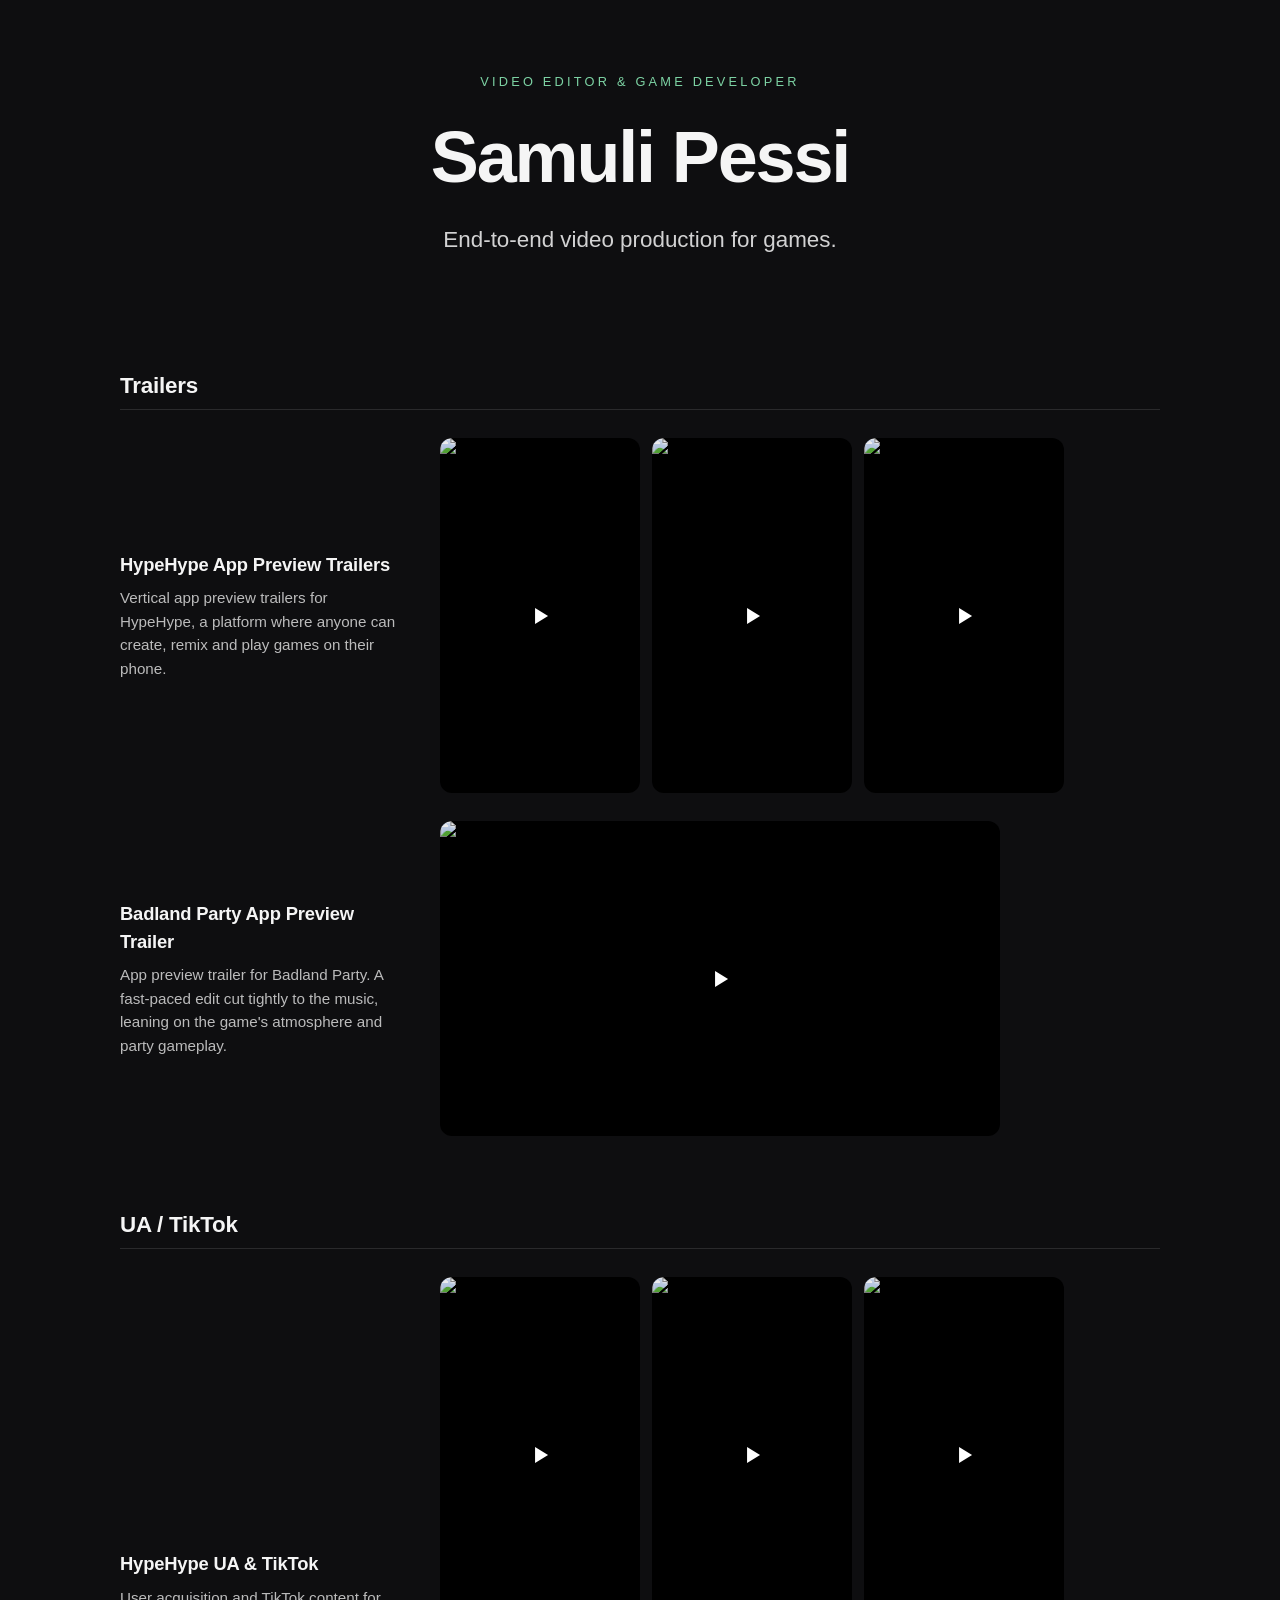
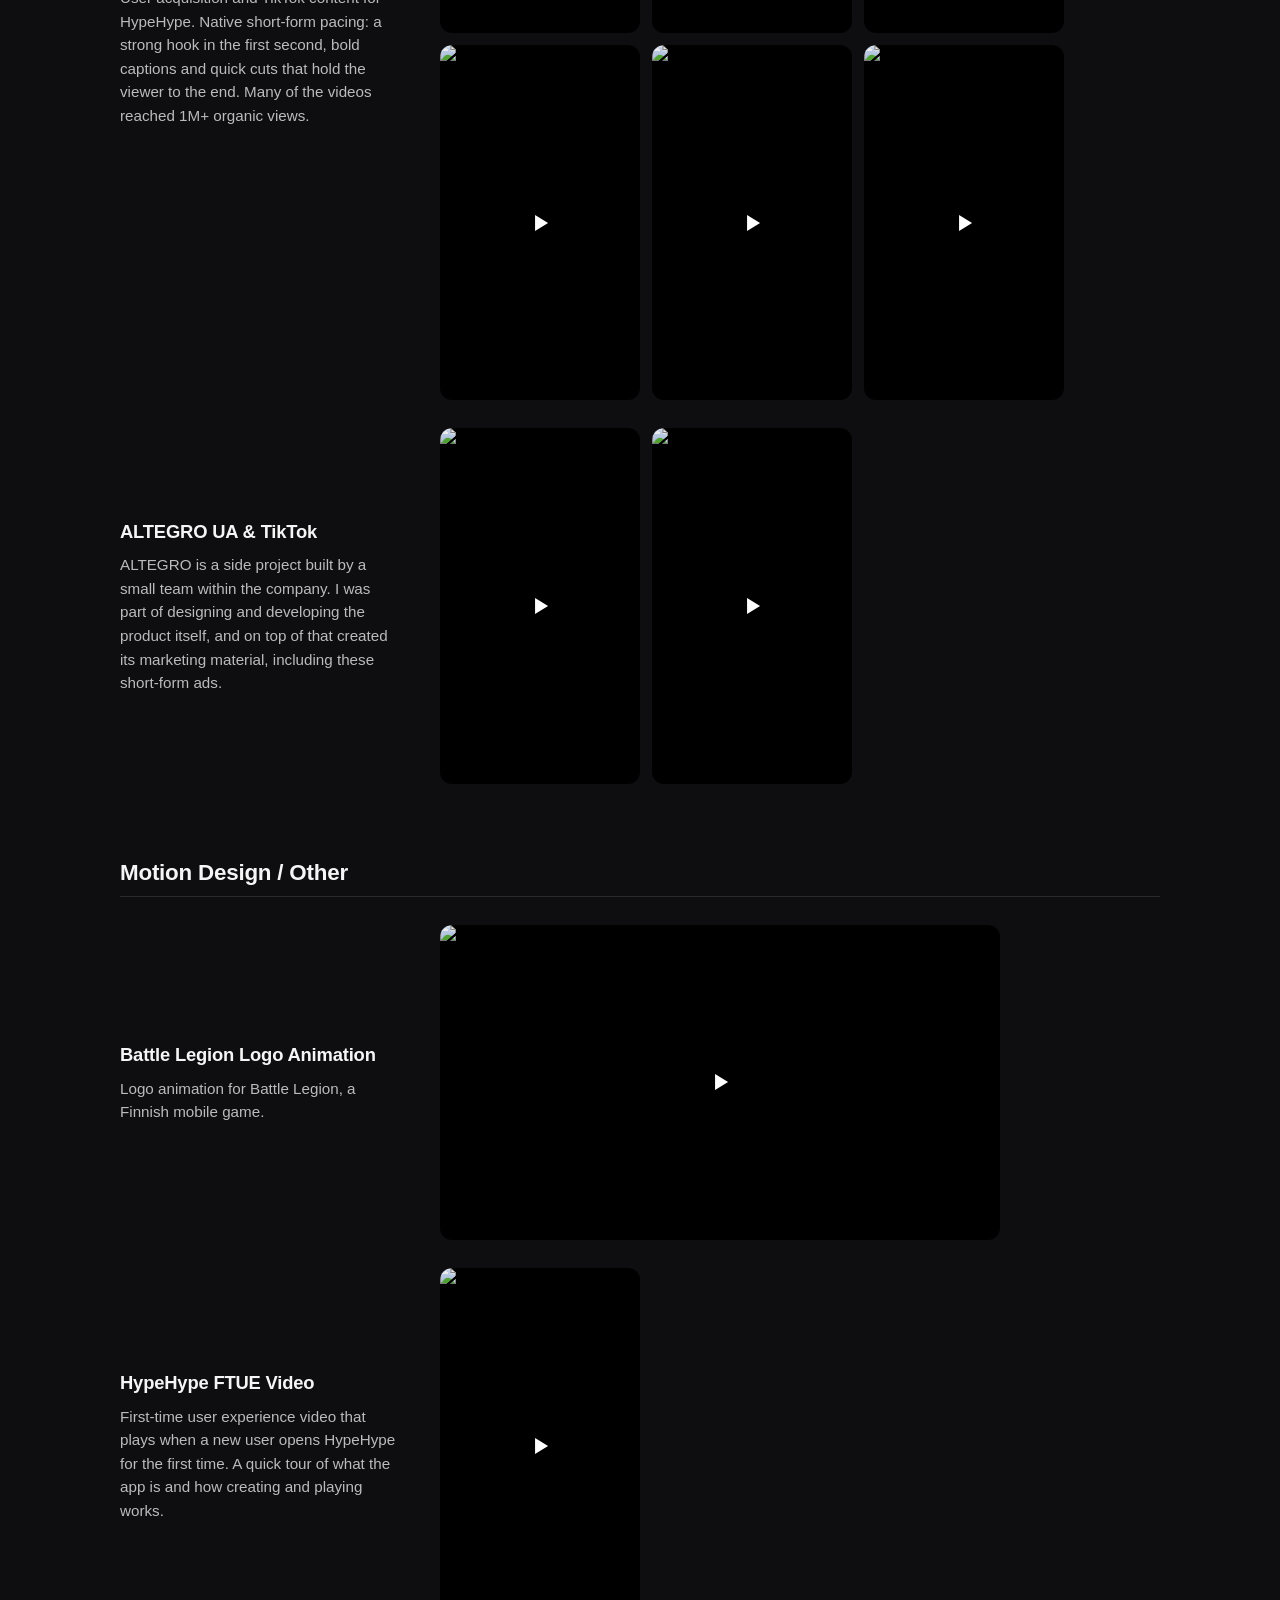
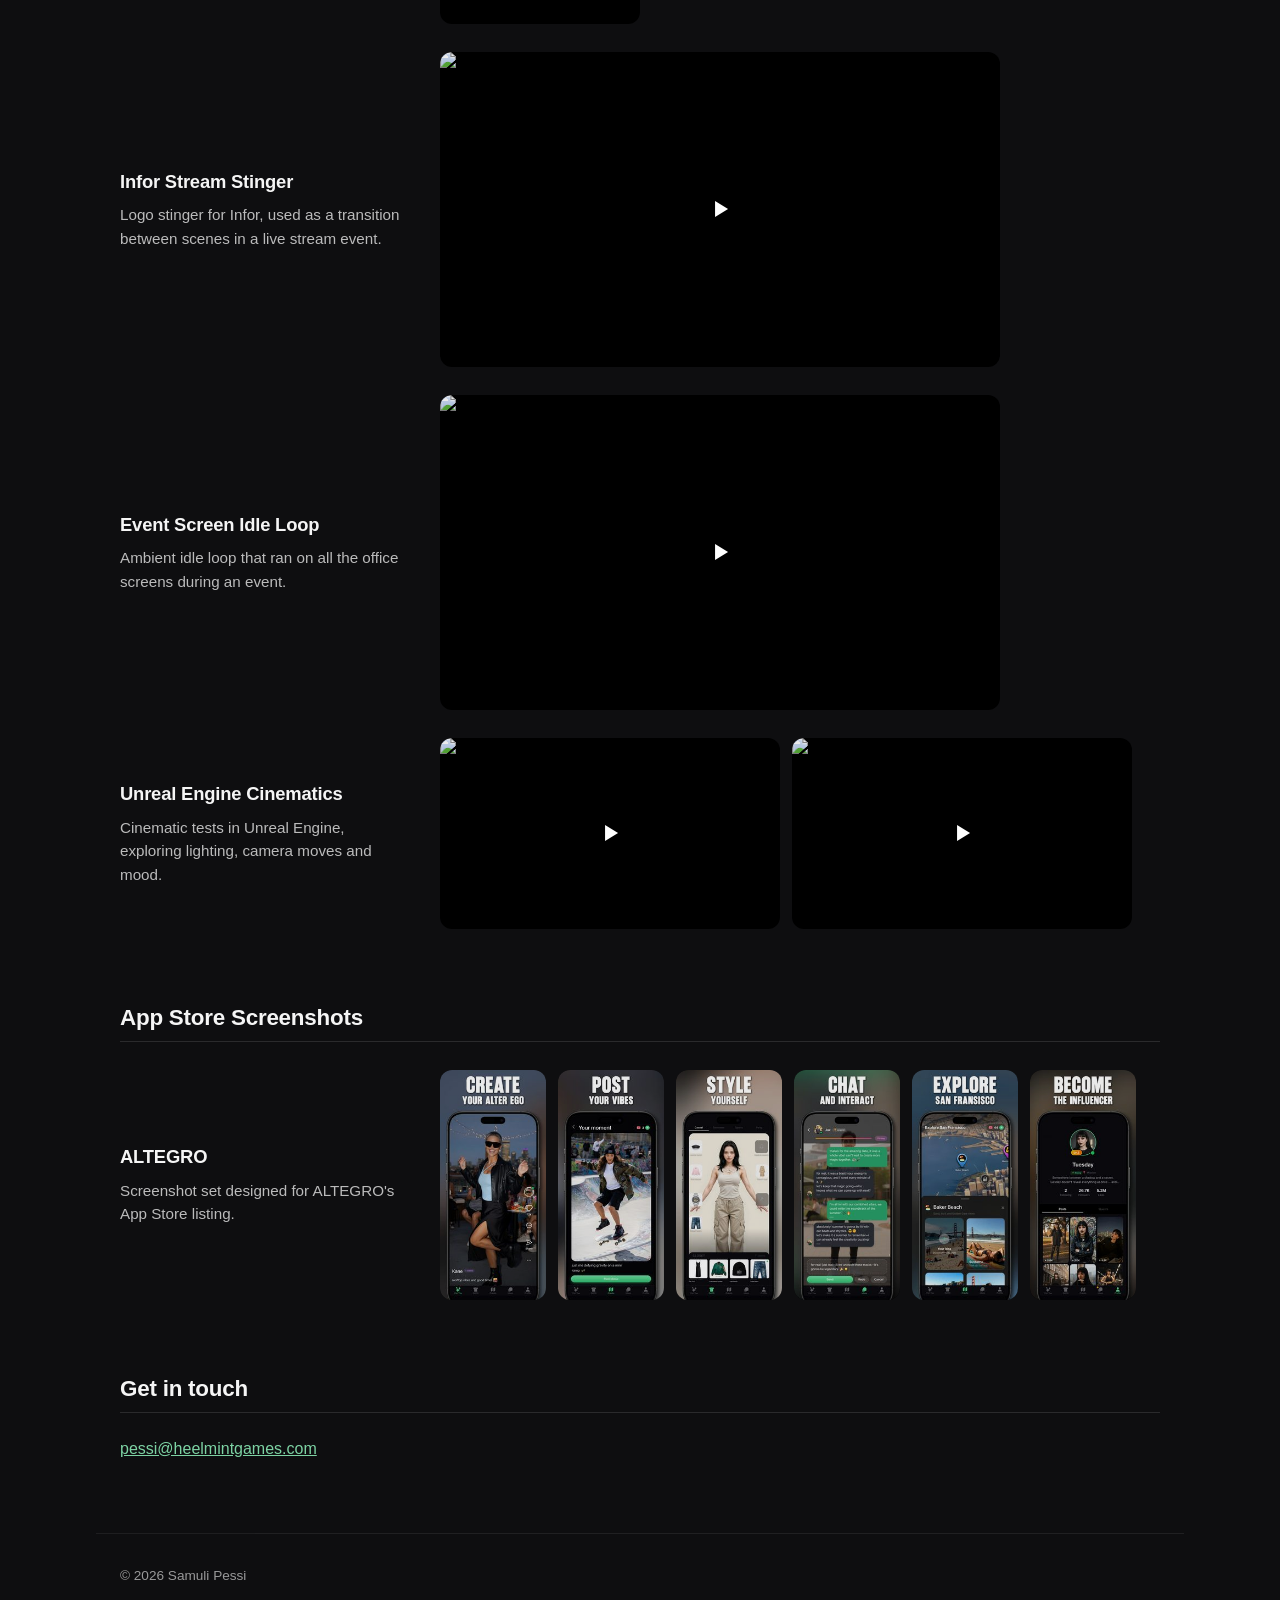
==== portfolio/index.html @ 7795e13a "Self-host portfolio videos with native player - Encode 18 masters to web-friendly h264/aac (974MB ->" ====
<!DOCTYPE html>
<html lang="en">
<head>
    <meta charset="UTF-8">
    <meta name="viewport" content="width=device-width, initial-scale=1.0">
    <title>Samuli Pessi | Video Editor &amp; Game Developer</title>
    <meta name="description" content="Portfolio of Samuli Pessi, video editor &amp; game developer. Trailers, UA/TikTok content, and motion design.">
    <link rel="stylesheet" href="../style.css">
</head>
<body class="portfolio">
    <header class="hero">
        <p class="eyebrow">Video Editor &amp; Game Developer</p>
        <h1>Samuli Pessi</h1>
        <p class="tagline">End-to-end video production for games.</p>
    </header>

    <main>
        <section>
            <h2>Trailers</h2>

            <div class="case">
                <div class="case-text">
                    <h3>HypeHype App Preview Trailers</h3>
                    <p>Vertical app preview trailers for HypeHype, a platform where anyone
                    can create, remix and play games on their phone.</p>
                </div>
                <div class="case-media">
                    <div class="tiles portrait">
                        <button class="tile vert" data-video="../videos/web/hypehype-app-preview-1.mp4" data-title="HypeHype App Preview" aria-label="Play: HypeHype App Preview">
                            <img src="https://i.ytimg.com/vi/Uukttk0Sbuk/oardefault.jpg" alt="HypeHype App Preview" loading="lazy">
                            <span class="play" aria-hidden="true"></span>
                        </button>
                        <button class="tile vert" data-video="../videos/web/hypehype-app-preview-2.mp4" data-title="HypeHype App Preview" aria-label="Play: HypeHype App Preview">
                            <img src="https://i.ytimg.com/vi/BWLc1AeHn_I/oardefault.jpg" alt="HypeHype App Preview" loading="lazy">
                            <span class="play" aria-hidden="true"></span>
                        </button>
                        <button class="tile vert" data-video="../videos/web/hypehype-create-remix.mp4" data-title="HypeHype Create &amp; Remix" aria-label="Play: HypeHype Create &amp; Remix">
                            <img src="https://i.ytimg.com/vi/6nkZ4dYisoQ/oardefault.jpg" alt="HypeHype Create &amp; Remix" loading="lazy">
                            <span class="play" aria-hidden="true"></span>
                        </button>
                    </div>
                </div>
            </div>

            <div class="case">
                <div class="case-text">
                    <h3>Badland Party App Preview Trailer</h3>
                    <p>App preview trailer for Badland Party. A fast-paced edit cut tightly
                    to the music, leaning on the game's atmosphere and party gameplay.</p>
                </div>
                <div class="case-media">
                    <div class="tiles landscape">
                        <button class="tile wide" data-video="../videos/web/badland-party-trailer.mp4" data-title="Badland Party Trailer" aria-label="Play: Badland Party Trailer">
                            <img src="https://i.ytimg.com/vi/Nun_W6tMuik/maxresdefault.jpg" alt="Badland Party Trailer" loading="lazy">
                            <span class="play" aria-hidden="true"></span>
                        </button>
                    </div>
                </div>
            </div>
        </section>

        <section>
            <h2>UA / TikTok</h2>

            <div class="case">
                <div class="case-text">
                    <h3>HypeHype UA &amp; TikTok</h3>
                    <p>User acquisition and TikTok content for HypeHype. Native short-form
                    pacing: a strong hook in the first second, bold captions and quick cuts
                    that hold the viewer to the end. Many of the videos reached 1M+ organic
                    views.</p>
                </div>
                <div class="case-media">
                    <div class="tiles portrait">
                        <button class="tile vert" data-video="../videos/web/ua-play-ad.mp4" data-title="UA Play Ad" aria-label="Play: UA Play Ad">
                            <img src="https://i.ytimg.com/vi/XnC6nwjuS8E/oardefault.jpg" alt="UA Play Ad" loading="lazy">
                            <span class="play" aria-hidden="true"></span>
                        </button>
                        <button class="tile vert" data-video="../videos/web/fake-ads-into-real-games.mp4" data-title="Fake Ads Into Real Games" aria-label="Play: Fake Ads Into Real Games">
                            <img src="https://i.ytimg.com/vi/8vYpKjnhm5g/oardefault.jpg" alt="Fake Ads Into Real Games" loading="lazy">
                            <span class="play" aria-hidden="true"></span>
                        </button>
                        <button class="tile vert" data-video="../videos/web/creating-game-1min-vs-20min.mp4" data-title="Creating Game in 1 minute vs 20 minutes" aria-label="Play: Creating Game in 1 minute vs 20 minutes">
                            <img src="https://i.ytimg.com/vi/8WWK-e3EUwY/oardefault.jpg" alt="Creating Game in 1 minute vs 20 minutes" loading="lazy">
                            <span class="play" aria-hidden="true"></span>
                        </button>
                        <button class="tile vert" data-video="../videos/web/ugc-video-hypehype.mp4" data-title="UGC Video HypeHype" aria-label="Play: UGC Video HypeHype">
                            <img src="https://i.ytimg.com/vi/hAQVKascWfU/oardefault.jpg" alt="UGC Video HypeHype" loading="lazy">
                            <span class="play" aria-hidden="true"></span>
                        </button>
                        <button class="tile vert" data-video="../videos/web/whats-hypehype.mp4" data-title="What's HypeHype Video" aria-label="Play: What's HypeHype Video">
                            <img src="https://i.ytimg.com/vi/rOSkNnjjYJ0/oardefault.jpg" alt="What's HypeHype Video" loading="lazy">
                            <span class="play" aria-hidden="true"></span>
                        </button>
                        <button class="tile vert" data-video="../videos/web/3-reasons-why-hypehype.mp4" data-title="3 Reasons Why HypeHype" aria-label="Play: 3 Reasons Why HypeHype">
                            <img src="https://i.ytimg.com/vi/9SN4cpCasyI/oardefault.jpg" alt="3 Reasons Why HypeHype" loading="lazy">
                            <span class="play" aria-hidden="true"></span>
                        </button>
                    </div>
                </div>
            </div>

            <div class="case">
                <div class="case-text">
                    <h3>ALTEGRO UA &amp; TikTok</h3>
                    <p>ALTEGRO is a side project built by a small team within the company.
                    I was part of designing and developing the product itself, and on top
                    of that created its marketing material, including these short-form ads.</p>
                </div>
                <div class="case-media">
                    <div class="tiles portrait">
                        <button class="tile vert" data-video="../videos/web/altegro-explainer-ua.mp4" data-title="ALTEGRO Explainer UA" aria-label="Play: ALTEGRO Explainer UA">
                            <img src="https://i.ytimg.com/vi/HbJ4JwTjWYw/oardefault.jpg" alt="ALTEGRO Explainer UA" loading="lazy">
                            <span class="play" aria-hidden="true"></span>
                        </button>
                        <button class="tile vert" data-video="../videos/web/altegro-try-on-ua.mp4" data-title="ALTEGRO try on UA" aria-label="Play: ALTEGRO try on UA">
                            <img src="https://i.ytimg.com/vi/-0KqSZSDgrg/oardefault.jpg" alt="ALTEGRO try on UA" loading="lazy">
                            <span class="play" aria-hidden="true"></span>
                        </button>
                    </div>
                </div>
            </div>
        </section>

        <section>
            <h2>Motion Design / Other</h2>

            <div class="case">
                <div class="case-text">
                    <h3>Battle Legion Logo Animation</h3>
                    <p>Logo animation for Battle Legion, a Finnish mobile game.</p>
                </div>
                <div class="case-media">
                    <div class="tiles landscape">
                        <button class="tile wide" data-video="../videos/web/battle-legion-logo-animation.mp4" data-title="Battle Legion Logo Animation" aria-label="Play: Battle Legion Logo Animation">
                            <img src="https://i.ytimg.com/vi/OiX0lsBbWH4/maxresdefault.jpg" alt="Battle Legion Logo Animation" loading="lazy">
                            <span class="play" aria-hidden="true"></span>
                        </button>
                    </div>
                </div>
            </div>

            <div class="case">
                <div class="case-text">
                    <h3>HypeHype FTUE Video</h3>
                    <p>First-time user experience video that plays when a new user opens
                    HypeHype for the first time. A quick tour of what the app is and how
                    creating and playing works.</p>
                </div>
                <div class="case-media">
                    <div class="tiles portrait">
                        <button class="tile vert" data-video="../videos/web/hypehype-ftue.mp4" data-title="HypeHype FTUE Video" aria-label="Play: HypeHype FTUE Video">
                            <img src="https://i.ytimg.com/vi/8GJaPfnHdYU/oardefault.jpg" alt="HypeHype FTUE Video" loading="lazy">
                            <span class="play" aria-hidden="true"></span>
                        </button>
                    </div>
                </div>
            </div>

            <div class="case">
                <div class="case-text">
                    <h3>Infor Stream Stinger</h3>
                    <p>Logo stinger for Infor, used as a transition between scenes in a
                    live stream event.</p>
                </div>
                <div class="case-media">
                    <div class="tiles landscape">
                        <button class="tile wide" data-video="../videos/web/live-stream-stinger.mp4" data-title="Live Stream Stinger" aria-label="Play: Live Stream Stinger">
                            <img src="https://i.ytimg.com/vi/7VRxiCQPD6Y/maxresdefault.jpg" alt="Live Stream Stinger" loading="lazy">
                            <span class="play" aria-hidden="true"></span>
                        </button>
                    </div>
                </div>
            </div>

            <div class="case">
                <div class="case-text">
                    <h3>Event Screen Idle Loop</h3>
                    <p>Ambient idle loop that ran on all the office screens during an event.</p>
                </div>
                <div class="case-media">
                    <div class="tiles landscape">
                        <button class="tile wide" data-video="../videos/web/screen-idle-loop.mp4" data-title="Screen Idle Loop" aria-label="Play: Screen Idle Loop">
                            <img src="https://i.ytimg.com/vi/aSaVZfMoY3c/maxresdefault.jpg" alt="Screen Idle Loop" loading="lazy">
                            <span class="play" aria-hidden="true"></span>
                        </button>
                    </div>
                </div>
            </div>

            <div class="case">
                <div class="case-text">
                    <h3>Unreal Engine Cinematics</h3>
                    <p>Cinematic tests in Unreal Engine, exploring lighting, camera moves
                    and mood.</p>
                </div>
                <div class="case-media">
                    <div class="tiles landscape">
                        <button class="tile wide" data-video="../videos/web/ue-cinematics-1.mp4" data-title="Unreal Engine Cinematics" aria-label="Play: Unreal Engine Cinematics">
                            <img src="https://i.ytimg.com/vi/w7uT8PXTBcM/maxresdefault.jpg" alt="Unreal Engine Cinematics" loading="lazy">
                            <span class="play" aria-hidden="true"></span>
                        </button>
                        <button class="tile wide" data-video="../videos/web/ue-cinematics-2.mp4" data-title="Unreal Engine Cinematics" aria-label="Play: Unreal Engine Cinematics">
                            <img src="https://i.ytimg.com/vi/zSMrVZSmjM8/maxresdefault.jpg" alt="Unreal Engine Cinematics" loading="lazy">
                            <span class="play" aria-hidden="true"></span>
                        </button>
                    </div>
                </div>
            </div>
        </section>

        <section>
            <h2>App Store Screenshots</h2>

            <div class="case">
                <div class="case-text">
                    <h3>ALTEGRO</h3>
                    <p>Screenshot set designed for ALTEGRO's App Store listing.</p>
                </div>
                <div class="case-media">
                    <div class="tiles photos">
                        <button class="tile photo" data-img="../photos/web/altegro1.jpg" data-title="ALTEGRO App Store screenshot" aria-label="View photo: ALTEGRO 1">
                            <img src="../photos/thumbs/altegro1.jpg" alt="ALTEGRO App Store screenshot 1" loading="lazy">
                        </button>
                        <button class="tile photo" data-img="../photos/web/altegro2.jpg" data-title="ALTEGRO App Store screenshot" aria-label="View photo: ALTEGRO 2">
                            <img src="../photos/thumbs/altegro2.jpg" alt="ALTEGRO App Store screenshot 2" loading="lazy">
                        </button>
                        <button class="tile photo" data-img="../photos/web/altegro3.jpg" data-title="ALTEGRO App Store screenshot" aria-label="View photo: ALTEGRO 3">
                            <img src="../photos/thumbs/altegro3.jpg" alt="ALTEGRO App Store screenshot 3" loading="lazy">
                        </button>
                        <button class="tile photo" data-img="../photos/web/altegro4.jpg" data-title="ALTEGRO App Store screenshot" aria-label="View photo: ALTEGRO 4">
                            <img src="../photos/thumbs/altegro4.jpg" alt="ALTEGRO App Store screenshot 4" loading="lazy">
                        </button>
                        <button class="tile photo" data-img="../photos/web/altegro5.jpg" data-title="ALTEGRO App Store screenshot" aria-label="View photo: ALTEGRO 5">
                            <img src="../photos/thumbs/altegro5.jpg" alt="ALTEGRO App Store screenshot 5" loading="lazy">
                        </button>
                        <button class="tile photo" data-img="../photos/web/altegro6.jpg" data-title="ALTEGRO App Store screenshot" aria-label="View photo: ALTEGRO 6">
                            <img src="../photos/thumbs/altegro6.jpg" alt="ALTEGRO App Store screenshot 6" loading="lazy">
                        </button>
                    </div>
                </div>
            </div>
        </section>

        <section class="contact">
            <h2>Get in touch</h2>
            <p>
                <a href="mailto:pessi@heelmintgames.com">pessi@heelmintgames.com</a>
            </p>
        </section>
    </main>

    <footer class="site-footer">
        <p>&copy; 2026 Samuli Pessi</p>
    </footer>

    <div class="lightbox" id="lightbox" hidden>
        <button class="lb-close" aria-label="Close">&times;</button>
        <figure>
            <div class="lb-content"></div>
            <figcaption class="lb-title"></figcaption>
        </figure>
    </div>

    <script>
    /* --- lightbox --- */
    (function () {
        var lb = document.getElementById('lightbox');
        var content = lb.querySelector('.lb-content');
        var title = lb.querySelector('.lb-title');
        var closeBtn = lb.querySelector('.lb-close');

        function open(tile) {
            content.innerHTML = '';
            content.classList.toggle('vert', !tile.classList.contains('wide'));
            if (tile.dataset.video) {
                var v = document.createElement('video');
                v.src = tile.dataset.video;
                v.controls = true;
                v.autoplay = true;
                v.playsInline = true;
                content.appendChild(v);
            } else if (tile.dataset.img) {
                var img = document.createElement('img');
                img.src = tile.dataset.img;
                img.alt = tile.dataset.title;
                content.appendChild(img);
            }
            title.textContent = tile.dataset.title;
            lb.hidden = false;
            document.body.style.overflow = 'hidden';
            closeBtn.focus();
        }

        function close() {
            var v = content.querySelector('video');
            if (v) v.pause();
            lb.hidden = true;
            content.innerHTML = '';
            document.body.style.overflow = '';
        }

        document.querySelectorAll('.tile').forEach(function (t) {
            t.addEventListener('click', function () { open(t); });
        });
        closeBtn.addEventListener('click', close);
        lb.addEventListener('click', function (e) { if (e.target === lb) close(); });
        document.addEventListener('keydown', function (e) {
            if (e.key === 'Escape' && !lb.hidden) close();
        });
    })();
    </script>
</body>
</html>
---- style.css ----
:root {
    --bg: #0e0e10;
    --fg: #f5f5f5;
    --accent: #7dd3a4;
}

* {
    box-sizing: border-box;
    margin: 0;
    padding: 0;
}

html, body {
    height: 100%;
}

body {
    font-family: -apple-system, BlinkMacSystemFont, "Segoe UI", Helvetica, Arial, sans-serif;
    background: var(--bg);
    color: var(--fg);
    display: grid;
    place-items: center;
    padding: 2rem;
    line-height: 1.5;
}

main {
    text-align: center;
    max-width: 40rem;
}

h1 {
    font-size: clamp(2.5rem, 8vw, 5rem);
    font-weight: 700;
    letter-spacing: -0.03em;
    margin-bottom: 1rem;
}

.tagline {
    font-size: 1.25rem;
    color: var(--accent);
    opacity: 0.9;
}

body.policy {
    display: block;
    place-items: unset;
    padding: 3rem 1.5rem;
}

body.policy main {
    text-align: left;
    max-width: 44rem;
    margin: 0 auto;
}

body.policy h1 {
    font-size: clamp(1.75rem, 4vw, 2.5rem);
    margin-bottom: 0.25rem;
}

body.policy .updated {
    color: var(--accent);
    opacity: 0.9;
    font-size: 0.95rem;
    margin-bottom: 2rem;
}

body.policy h2 {
    font-size: 1.2rem;
    margin-top: 2rem;
    margin-bottom: 0.5rem;
}

body.policy p {
    margin-bottom: 1rem;
}

body.policy ul {
    margin: 0 0 1rem 1.5rem;
}

body.policy li {
    margin-bottom: 0.25rem;
}

body.policy a {
    color: var(--accent);
}

/* ---------- Portfolio ---------- */
body.portfolio {
    display: block;
    place-items: unset;
    padding: 0;
}

body.portfolio .hero {
    max-width: 68rem;
    margin: 0 auto;
    padding: 4.5rem 1.5rem 2.5rem;
    text-align: center;
}

body.portfolio .eyebrow {
    text-transform: uppercase;
    letter-spacing: 0.25em;
    font-size: 0.8rem;
    color: var(--accent);
    margin-bottom: 0.75rem;
}

body.portfolio .hero h1 {
    font-size: clamp(2.5rem, 8vw, 4.5rem);
    font-weight: 700;
    letter-spacing: -0.03em;
    margin-bottom: 0.75rem;
}

body.portfolio .tagline {
    font-size: clamp(1.1rem, 3vw, 1.4rem);
    color: var(--fg);
    opacity: 0.85;
    max-width: 34rem;
    margin: 0 auto;
}

body.portfolio main {
    max-width: 68rem;
    margin: 0 auto;
    padding: 0 1.5rem;
    text-align: left;
}

body.portfolio section {
    margin: 4.5rem 0;
}

body.portfolio h2 {
    font-size: 1.4rem;
    letter-spacing: -0.01em;
    margin-bottom: 1.5rem;
    padding-bottom: 0.4rem;
    border-bottom: 1px solid rgba(245, 245, 245, 0.12);
}

body.portfolio .contact a {
    color: var(--accent);
}

body.portfolio .site-footer {
    max-width: 68rem;
    margin: 0 auto;
    padding: 2rem 1.5rem 3rem;
    border-top: 1px solid rgba(245, 245, 245, 0.12);
    font-size: 0.85rem;
    opacity: 0.6;
}

/* --- case rows: description + media, alternating sides --- */
body.portfolio .case {
    display: grid;
    grid-template-columns: minmax(200px, 280px) 1fr;
    gap: 1.25rem 2.5rem;
    align-items: center;
    margin: 1.75rem 0;
}

body.portfolio .case h3 {
    font-size: 1.15rem;
    letter-spacing: -0.01em;
    margin-bottom: 0.5rem;
}

body.portfolio .case p {
    font-size: 0.95rem;
    line-height: 1.55;
    opacity: 0.75;
}

/* --- media inside cases: shrink-to-fit so the text gap stays constant --- */
body.portfolio .tiles {
    display: flex;
    flex-wrap: wrap;
    gap: 12px;
    width: fit-content;
}

body.portfolio .tiles.portrait  { max-width: 640px; }   /* wraps 6 tiles into 3 + 3 */
body.portfolio .tiles.landscape { max-width: 700px; }

/* fixed tile sizes; odd-aspect content crops to fill */
body.portfolio .tiles.portrait .tile  { width: 200px; aspect-ratio: 9 / 16; }
body.portfolio .tiles.landscape .tile { width: 340px; aspect-ratio: 16 / 9; }
body.portfolio .tiles.landscape .tile:only-child { width: 560px; }
body.portfolio .tiles.photos .tile    { width: 106px; aspect-ratio: 1290 / 2796; }

/* stack text above media on small screens */
@media (max-width: 760px) {
    body.portfolio .case {
        grid-template-columns: 1fr;
        align-items: start;
    }

    body.portfolio .tiles {
        width: 100%;
        max-width: none;
    }
    body.portfolio .tiles.portrait .tile,
    body.portfolio .tiles.photos .tile {
        width: calc((100% - 24px) / 3);
    }
    body.portfolio .tiles.landscape .tile,
    body.portfolio .tiles.landscape .tile:only-child {
        width: 100%;
    }
}

body.portfolio .tile {
    position: relative;
    border: 0;
    padding: 0;
    background: #000;
    border-radius: 12px;
    overflow: hidden;
    cursor: pointer;
}

body.portfolio .tile img {
    width: 100%;
    height: 100%;
    object-fit: cover;
    display: block;
    transition: transform 0.2s ease, opacity 0.2s ease;
    opacity: 0.92;
}

body.portfolio .tile:hover img,
body.portfolio .tile:focus-visible img {
    transform: scale(1.05);
    opacity: 1;
}

body.portfolio .tile:focus-visible {
    outline: 2px solid var(--accent);
    outline-offset: 2px;
}

/* play badge */
body.portfolio .tile .play {
    position: absolute;
    top: 50%;
    left: 50%;
    width: 40px;
    height: 40px;
    margin: -20px 0 0 -20px;
    border-radius: 50%;
    background: rgba(0, 0, 0, 0.55);
    transition: background 0.15s ease, transform 0.15s ease;
}

body.portfolio .tile .play::after {
    content: "";
    position: absolute;
    top: 50%;
    left: 50%;
    transform: translate(-38%, -50%);
    border-style: solid;
    border-width: 8px 0 8px 13px;
    border-color: transparent transparent transparent #fff;
}

body.portfolio .tile:hover .play,
body.portfolio .tile:focus-visible .play {
    background: rgba(0, 0, 0, 0.75);
    transform: scale(1.1);
}

/* --- lightbox --- */
.lightbox {
    position: fixed;
    inset: 0;
    z-index: 100;
    background: rgba(0, 0, 0, 0.88);
    display: flex;
    align-items: center;
    justify-content: center;
    padding: 2rem 1rem;
}

.lightbox[hidden] {
    display: none;
}

.lightbox figure {
    margin: 0;
    max-width: 100%;
}

.lb-content {
    width: min(1100px, 92vw);
    aspect-ratio: 16 / 9;
    max-height: 85vh;
    background: #000;
    border-radius: 10px;
    overflow: hidden;
}

.lb-content.vert {
    width: auto;
    height: min(85vh, 860px);
    aspect-ratio: 9 / 16;
    max-width: 92vw;
}

.lb-content iframe,
.lb-content video,
.lb-content img {
    width: 100%;
    height: 100%;
    border: 0;
    display: block;
    object-fit: contain;
}

.lb-title {
    color: #fff;
    opacity: 0.75;
    text-align: center;
    margin-top: 0.75rem;
    font-size: 0.95rem;
}

.lb-close {
    position: fixed;
    top: 0.75rem;
    right: 1.25rem;
    font-size: 2.5rem;
    line-height: 1;
    color: #fff;
    background: none;
    border: 0;
    cursor: pointer;
    opacity: 0.8;
}

.lb-close:hover {
    opacity: 1;
}
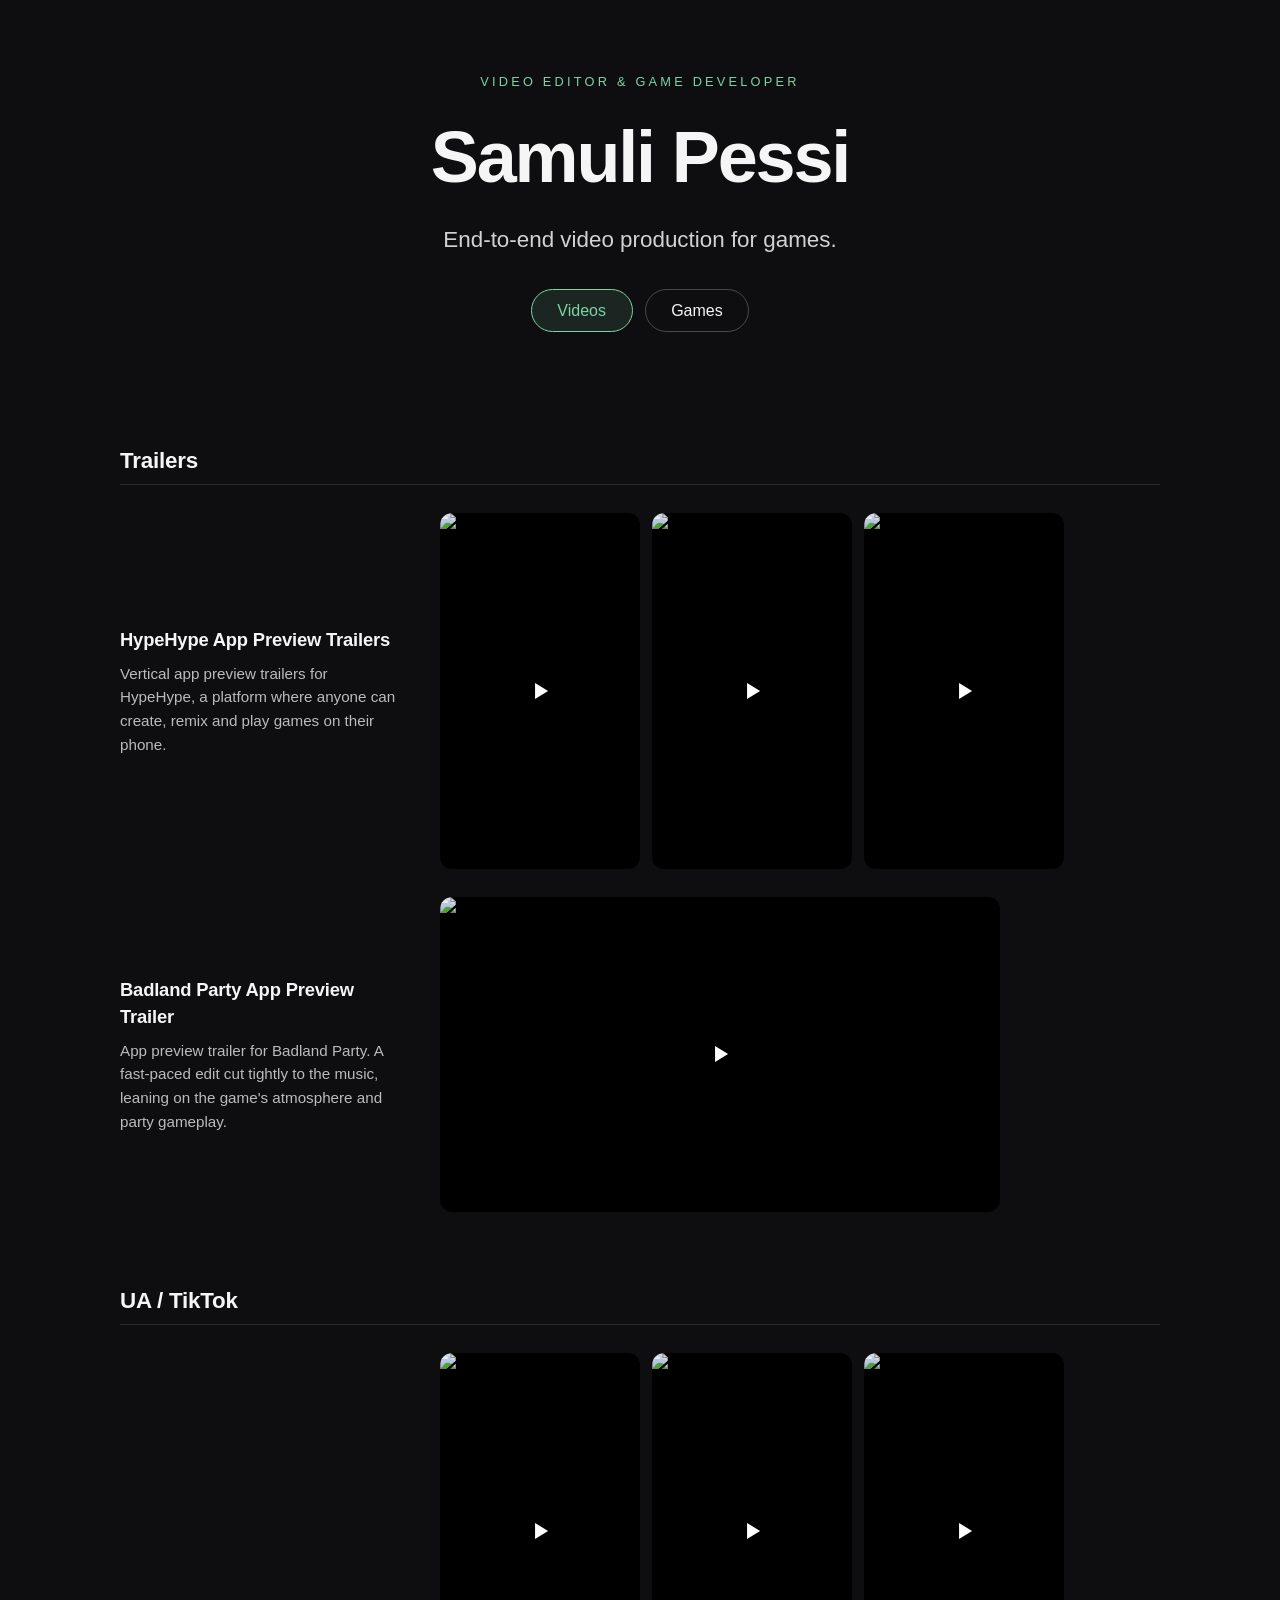
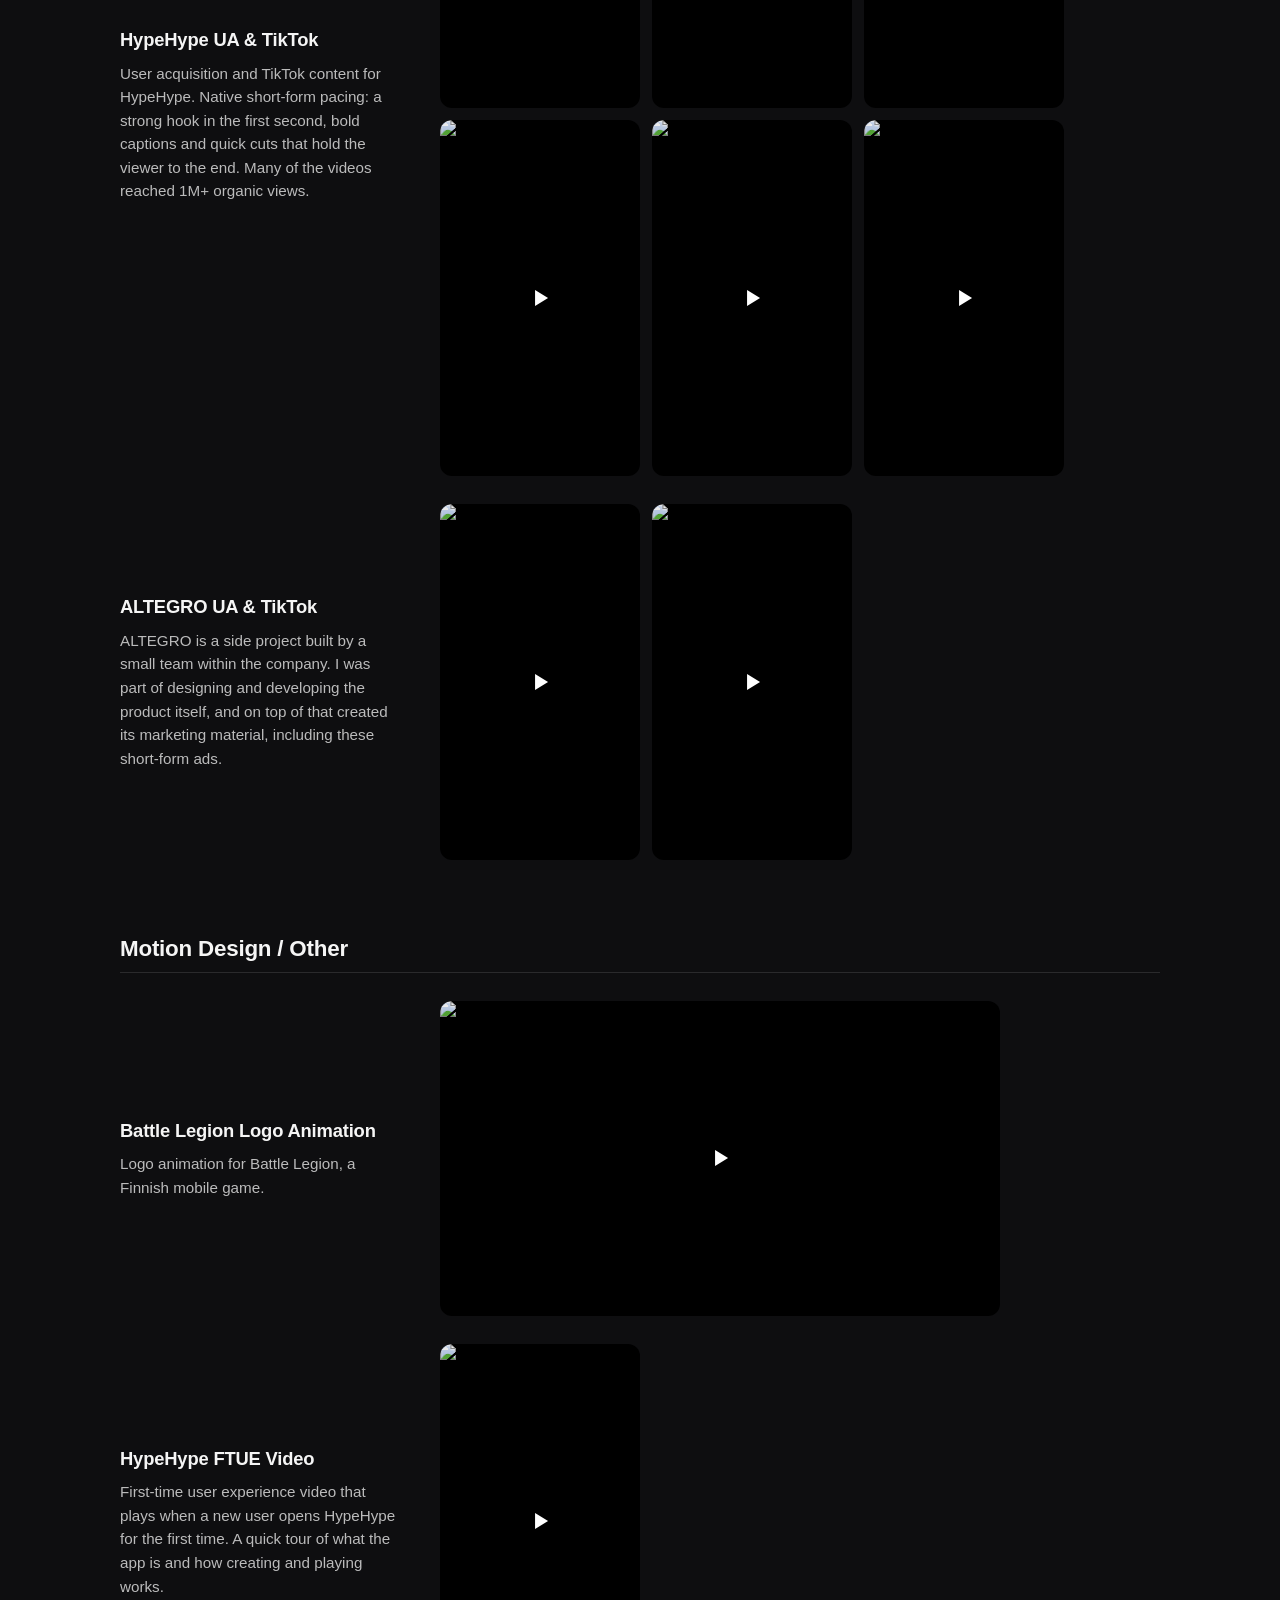
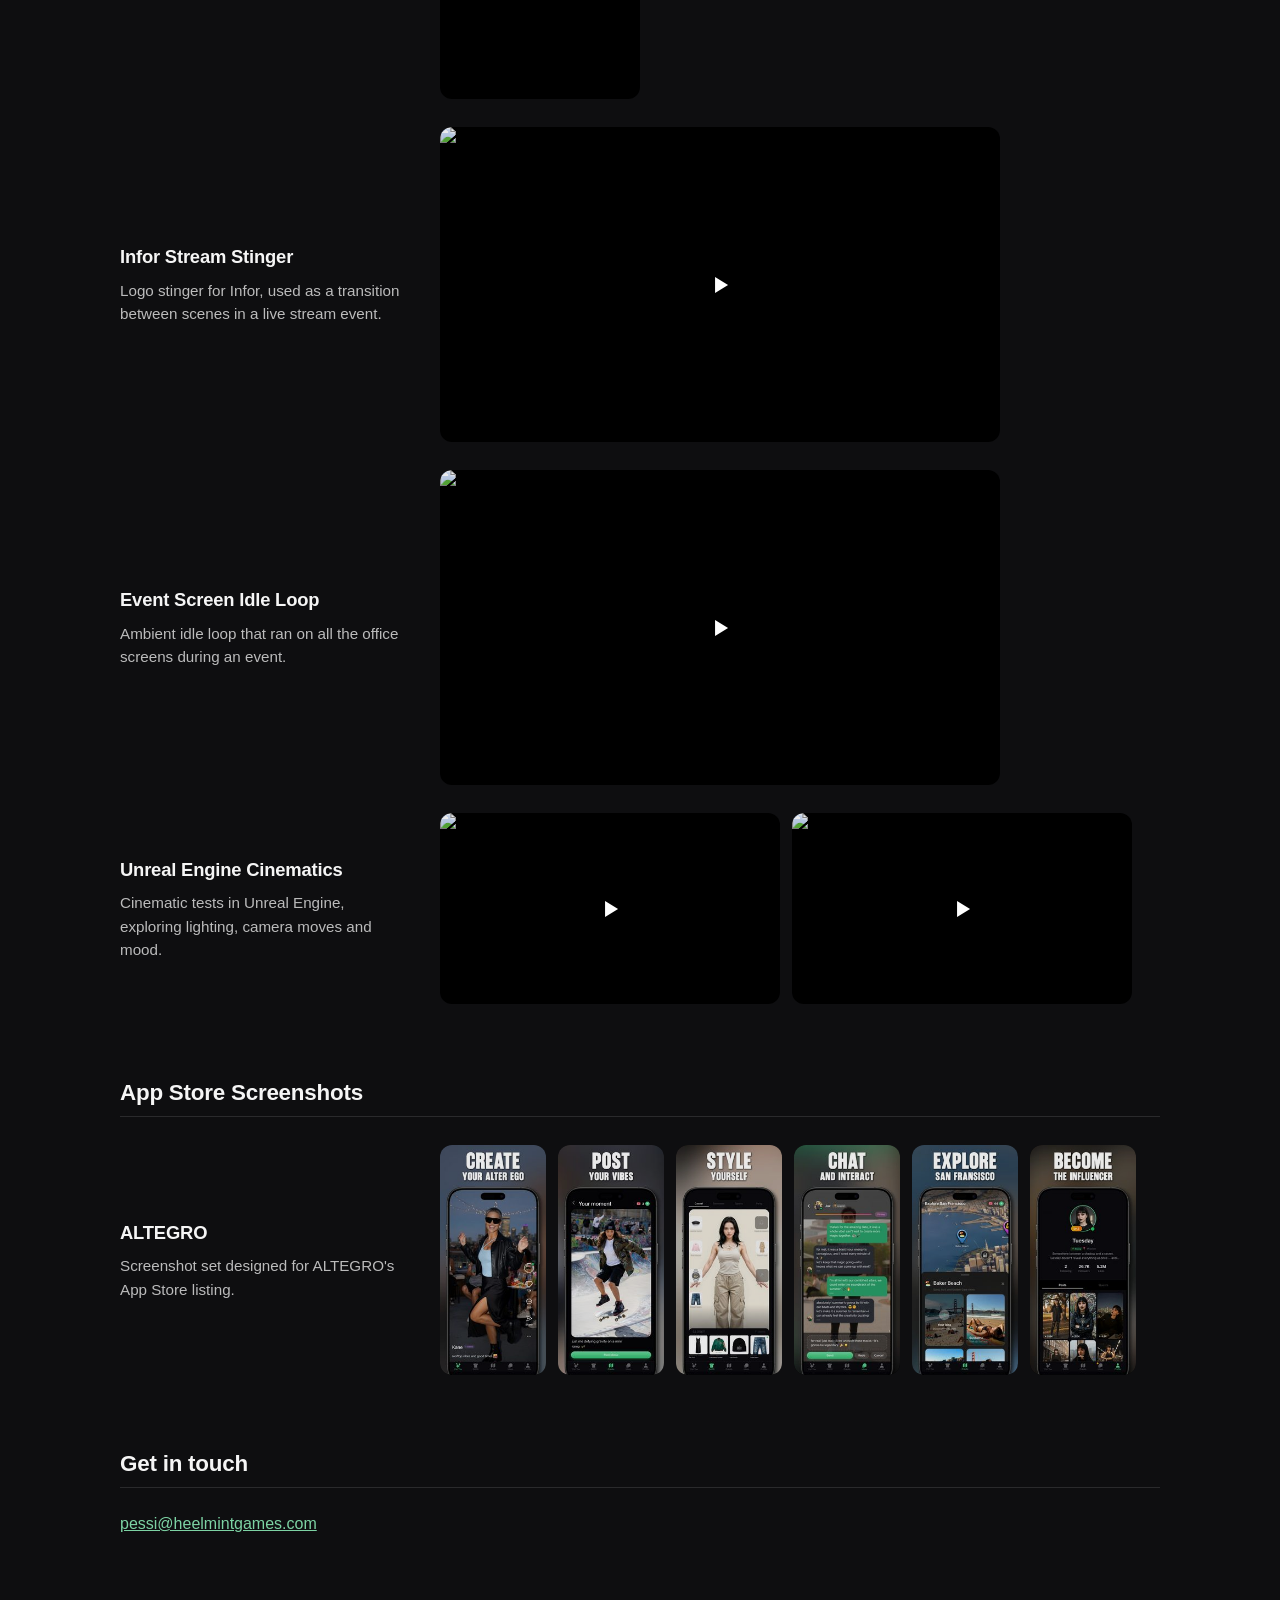
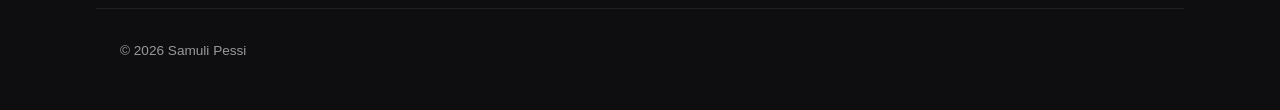
==== commit 892179ea: "Add Videos/Games tabs to portfolio; README local server note - Videos tab open by default, Games tab" ====
--- a/portfolio/index.html
+++ b/portfolio/index.html
@@ -12,9 +12,16 @@
         <p class="eyebrow">Video Editor &amp; Game Developer</p>
         <h1>Samuli Pessi</h1>
         <p class="tagline">End-to-end video production for games.</p>
+        <nav class="tabs" role="tablist" aria-label="Portfolio sections">
+            <button class="tab-btn active" data-tab="videos" id="tab-videos" role="tab"
+                aria-selected="true" aria-controls="panel-videos">Videos</button>
+            <button class="tab-btn" data-tab="games" id="tab-games" role="tab"
+                aria-selected="false" aria-controls="panel-games">Games</button>
+        </nav>
     </header>
 
     <main>
+        <div id="panel-videos" role="tabpanel" aria-labelledby="tab-videos">
         <section>
             <h2>Trailers</h2>
 
@@ -241,6 +248,11 @@
                 </div>
             </div>
         </section>
+        </div>
+
+        <div id="panel-games" role="tabpanel" aria-labelledby="tab-games" hidden>
+            <p class="placeholder">Games coming soon.</p>
+        </div>
 
         <section class="contact">
             <h2>Get in touch</h2>
@@ -263,6 +275,36 @@
     </div>
 
     <script>
+    /* --- tabs --- */
+    (function () {
+        var tabs = document.querySelectorAll('.tab-btn');
+        var panels = {
+            videos: document.getElementById('panel-videos'),
+            games: document.getElementById('panel-games')
+        };
+
+        function select(name) {
+            if (!panels[name]) return;
+            tabs.forEach(function (t) {
+                var on = t.dataset.tab === name;
+                t.classList.toggle('active', on);
+                t.setAttribute('aria-selected', on);
+            });
+            Object.keys(panels).forEach(function (k) {
+                panels[k].hidden = k !== name;
+            });
+        }
+
+        tabs.forEach(function (t) {
+            t.addEventListener('click', function () {
+                select(t.dataset.tab);
+                history.replaceState(null, '', '#' + t.dataset.tab);
+            });
+        });
+
+        if (location.hash === '#games') select('games');
+    })();
+
     /* --- lightbox --- */
     (function () {
         var lb = document.getElementById('lightbox');
--- a/style.css
+++ b/style.css
@@ -123,6 +123,42 @@
     opacity: 0.85;
     max-width: 34rem;
     margin: 0 auto;
+}
+
+body.portfolio .tabs {
+    display: flex;
+    gap: 0.75rem;
+    justify-content: center;
+    margin-top: 2rem;
+}
+
+body.portfolio .tab-btn {
+    background: none;
+    border: 1px solid rgba(245, 245, 245, 0.25);
+    color: var(--fg);
+    border-radius: 999px;
+    padding: 0.55rem 1.6rem;
+    font: inherit;
+    font-size: 1rem;
+    cursor: pointer;
+    transition: border-color 0.15s ease, color 0.15s ease, background 0.15s ease;
+}
+
+body.portfolio .tab-btn:hover {
+    border-color: var(--accent);
+    color: var(--accent);
+}
+
+body.portfolio .tab-btn.active {
+    border-color: var(--accent);
+    color: var(--accent);
+    background: rgba(125, 211, 164, 0.12);
+}
+
+body.portfolio .placeholder {
+    text-align: center;
+    opacity: 0.6;
+    padding: 4rem 0 2rem;
 }
 
 body.portfolio main {
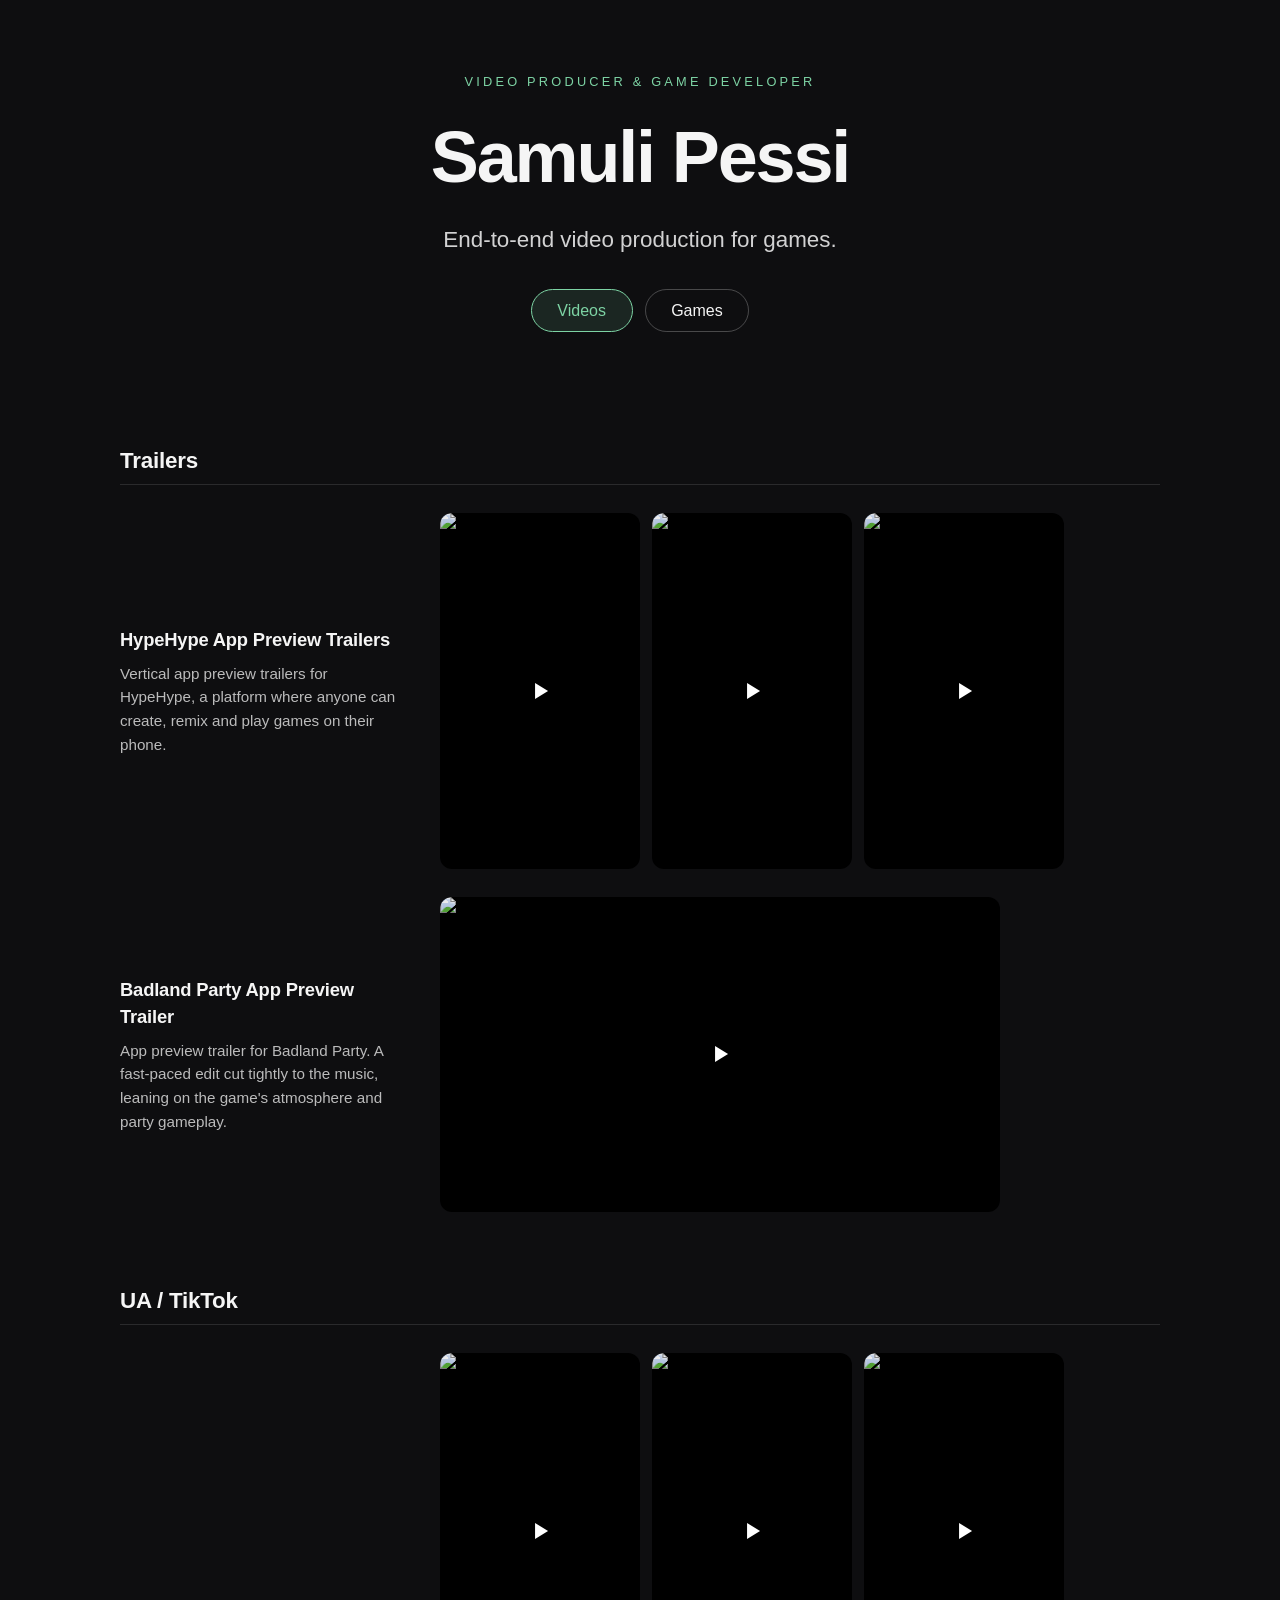
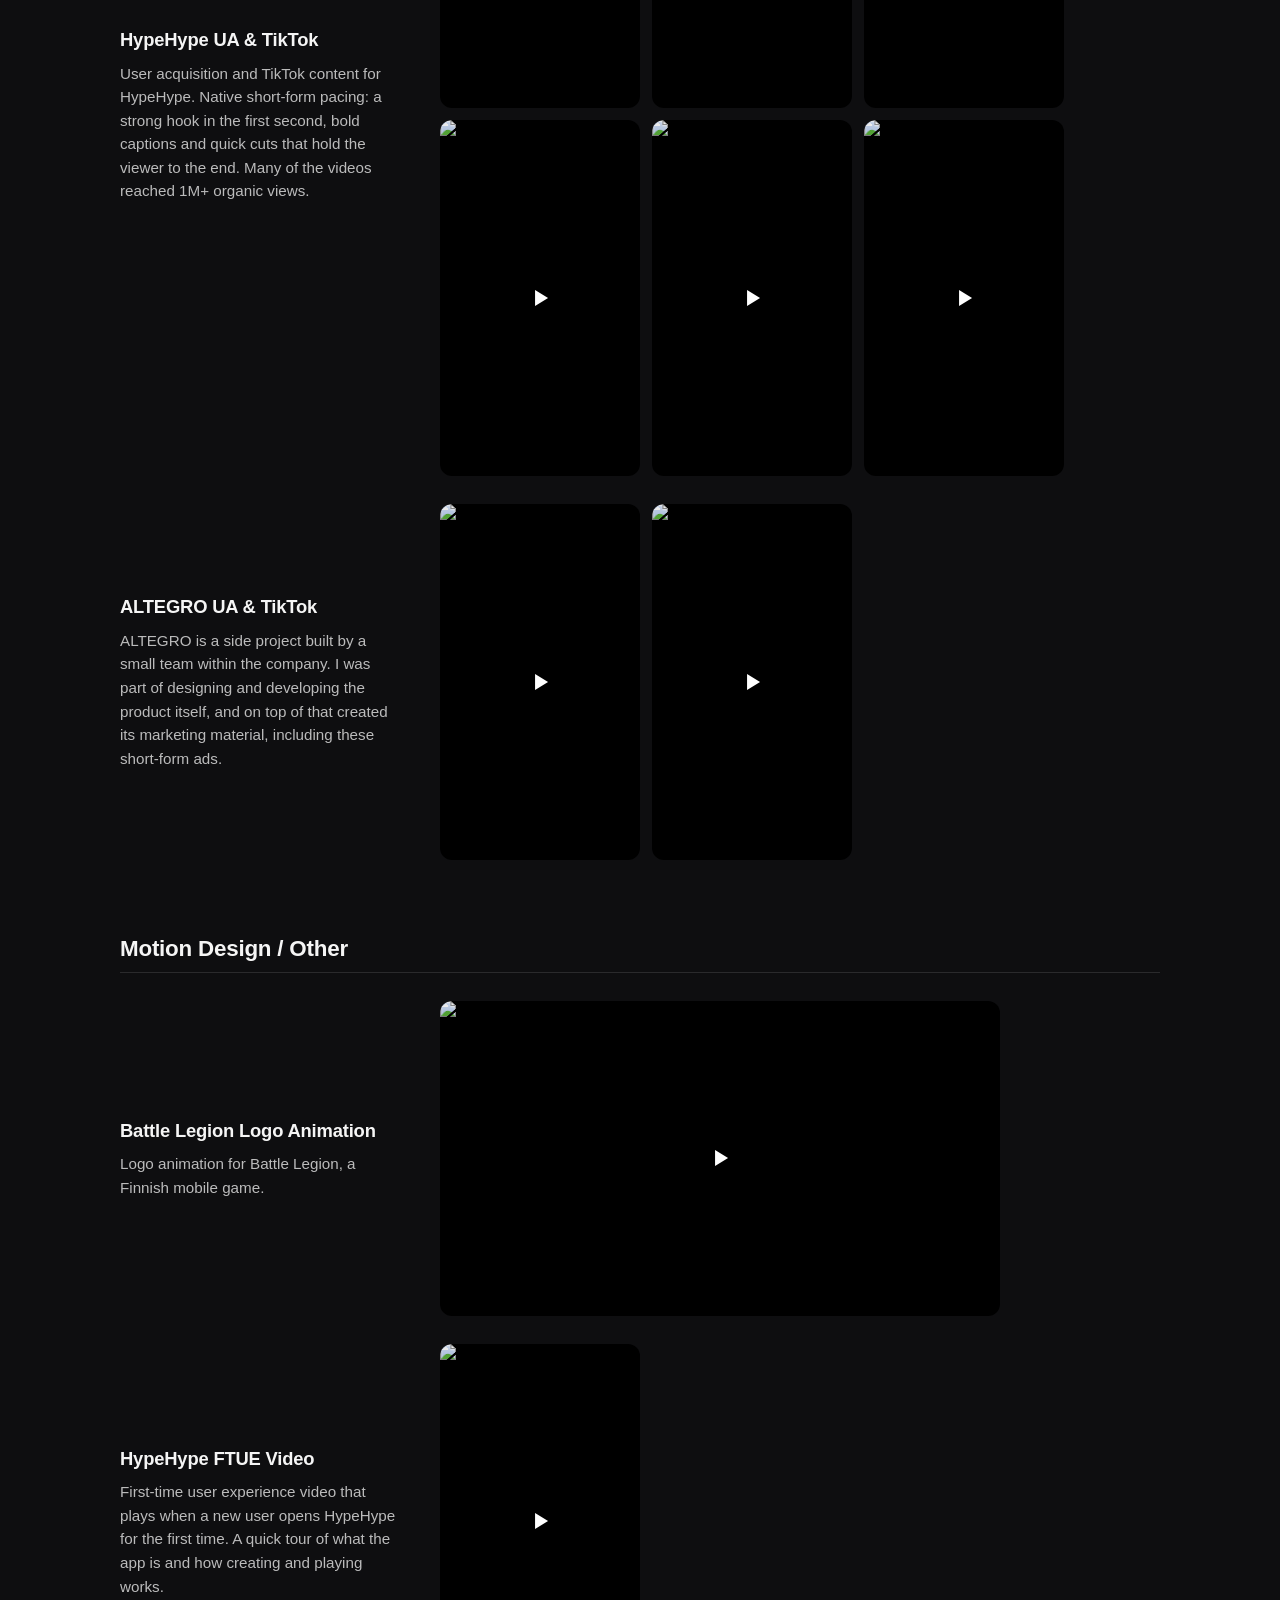
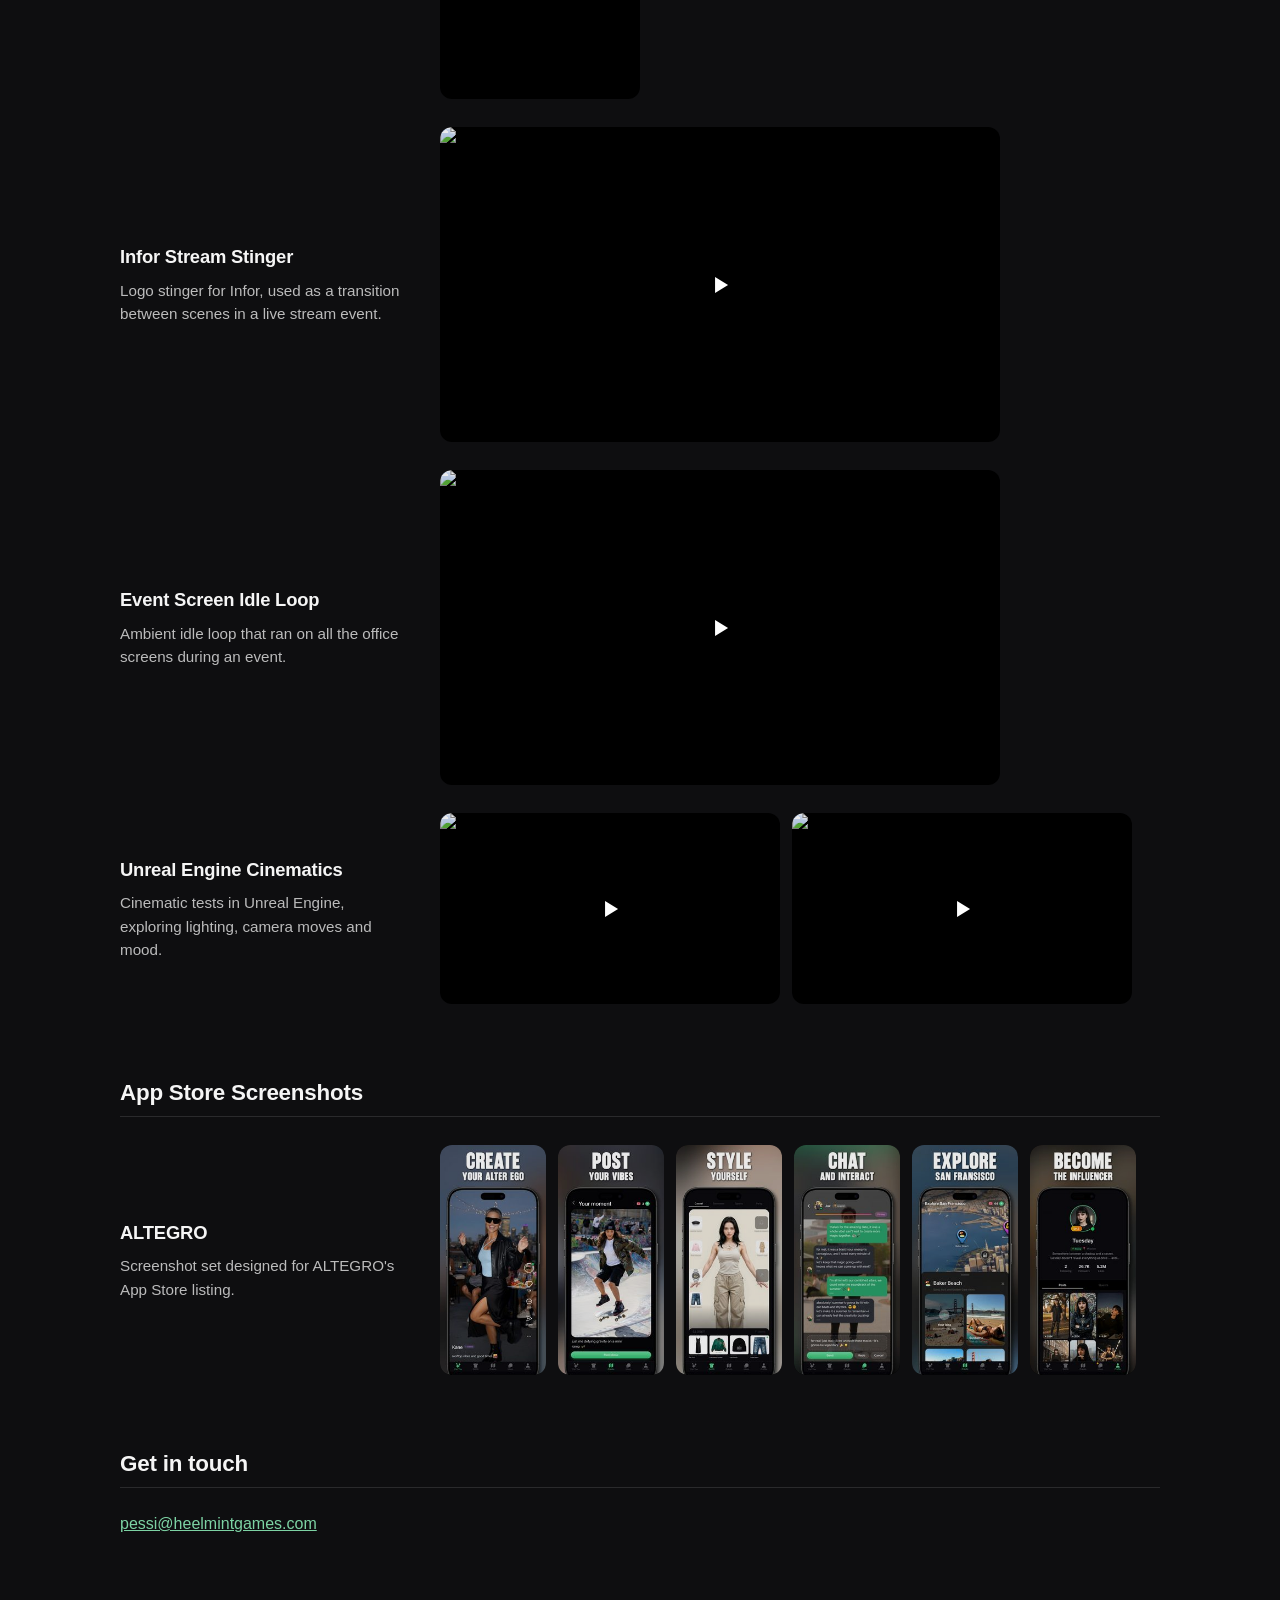
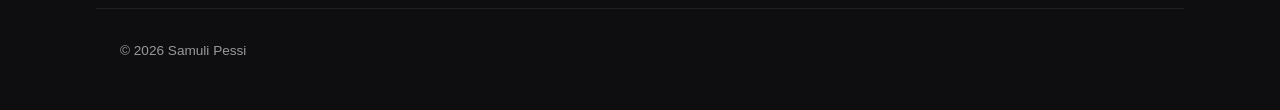
==== commit ed7ad926: "Retitle to Video Producer & Game Developer Co-Authored-By: Claude Fable 5 <noreply@anthropic.com>" ====
--- a/portfolio/index.html
+++ b/portfolio/index.html
@@ -3,13 +3,13 @@
 <head>
     <meta charset="UTF-8">
     <meta name="viewport" content="width=device-width, initial-scale=1.0">
-    <title>Samuli Pessi | Video Editor &amp; Game Developer</title>
-    <meta name="description" content="Portfolio of Samuli Pessi, video editor &amp; game developer. Trailers, UA/TikTok content, and motion design.">
+    <title>Samuli Pessi | Video Producer &amp; Game Developer</title>
+    <meta name="description" content="Portfolio of Samuli Pessi, video producer &amp; game developer. Trailers, UA/TikTok content, and motion design.">
     <link rel="stylesheet" href="../style.css">
 </head>
 <body class="portfolio">
     <header class="hero">
-        <p class="eyebrow">Video Editor &amp; Game Developer</p>
+        <p class="eyebrow">Video Producer &amp; Game Developer</p>
         <h1>Samuli Pessi</h1>
         <p class="tagline">End-to-end video production for games.</p>
         <nav class="tabs" role="tablist" aria-label="Portfolio sections">
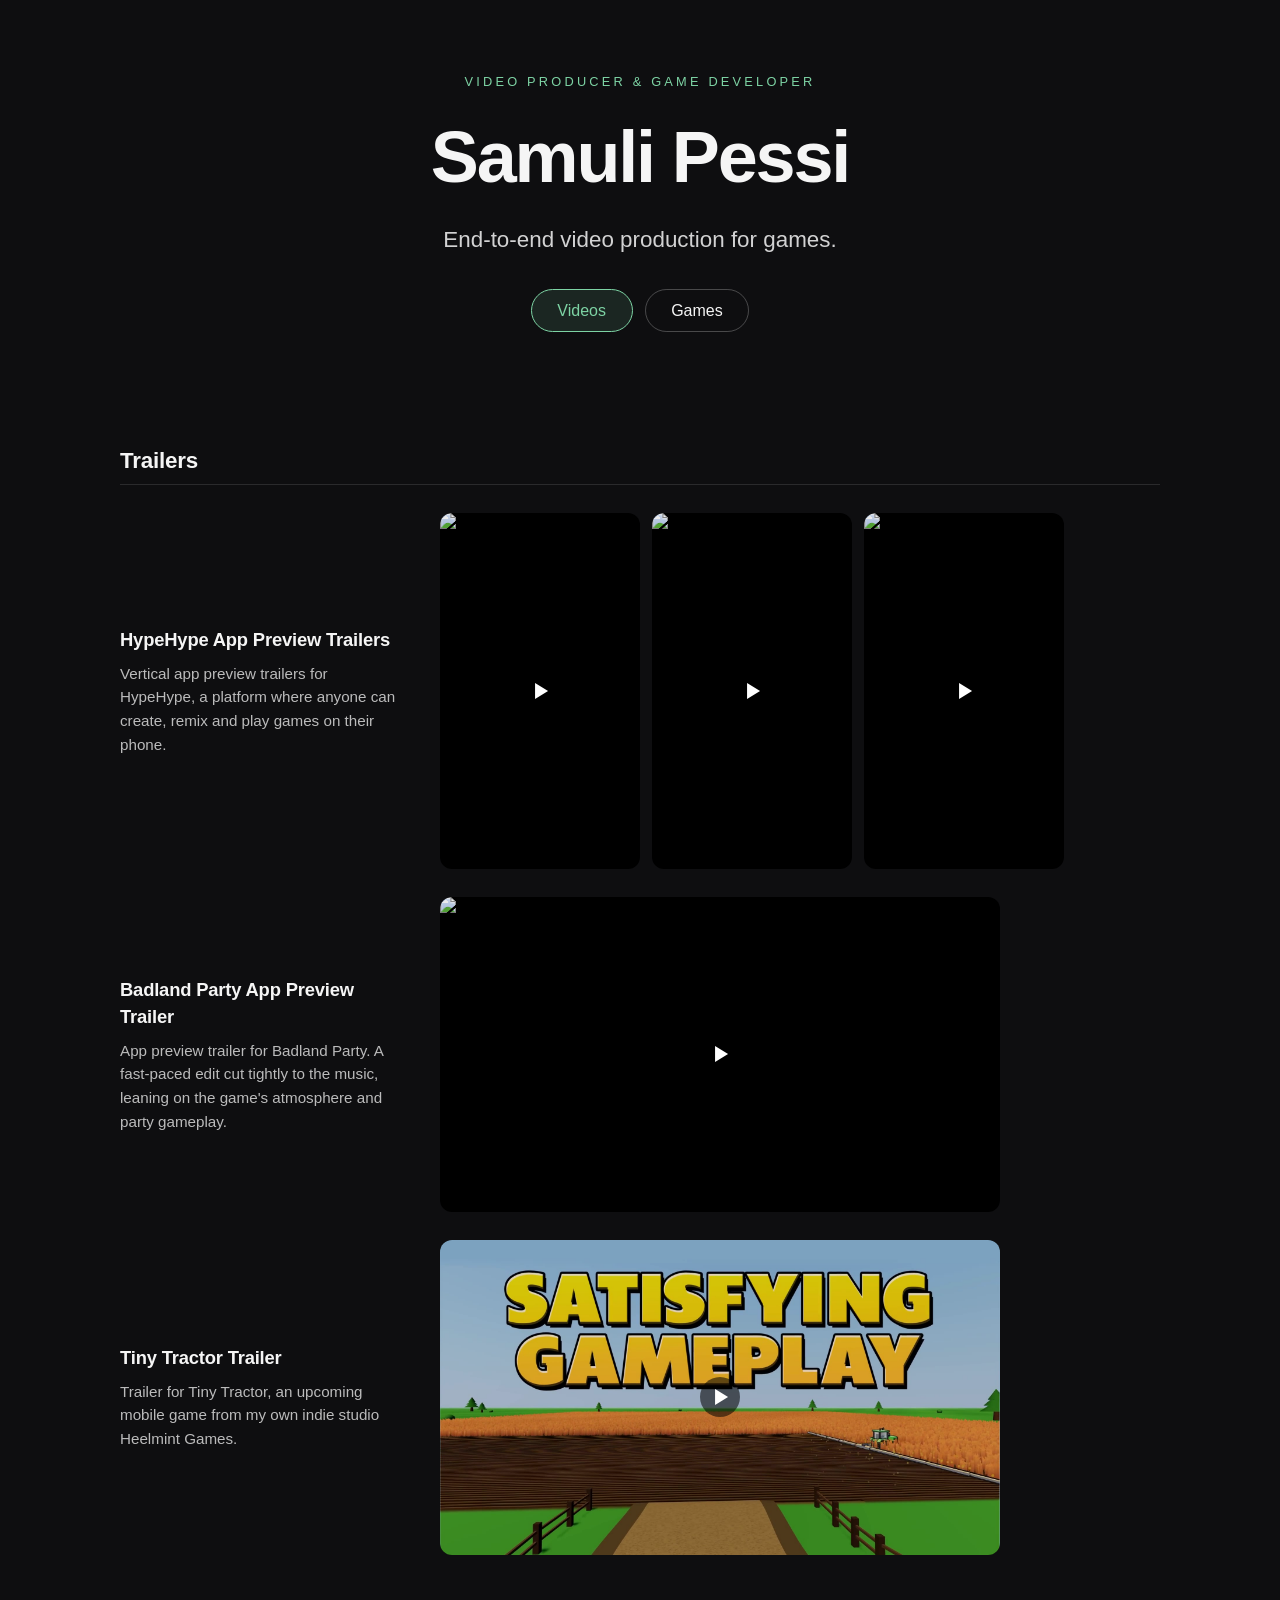
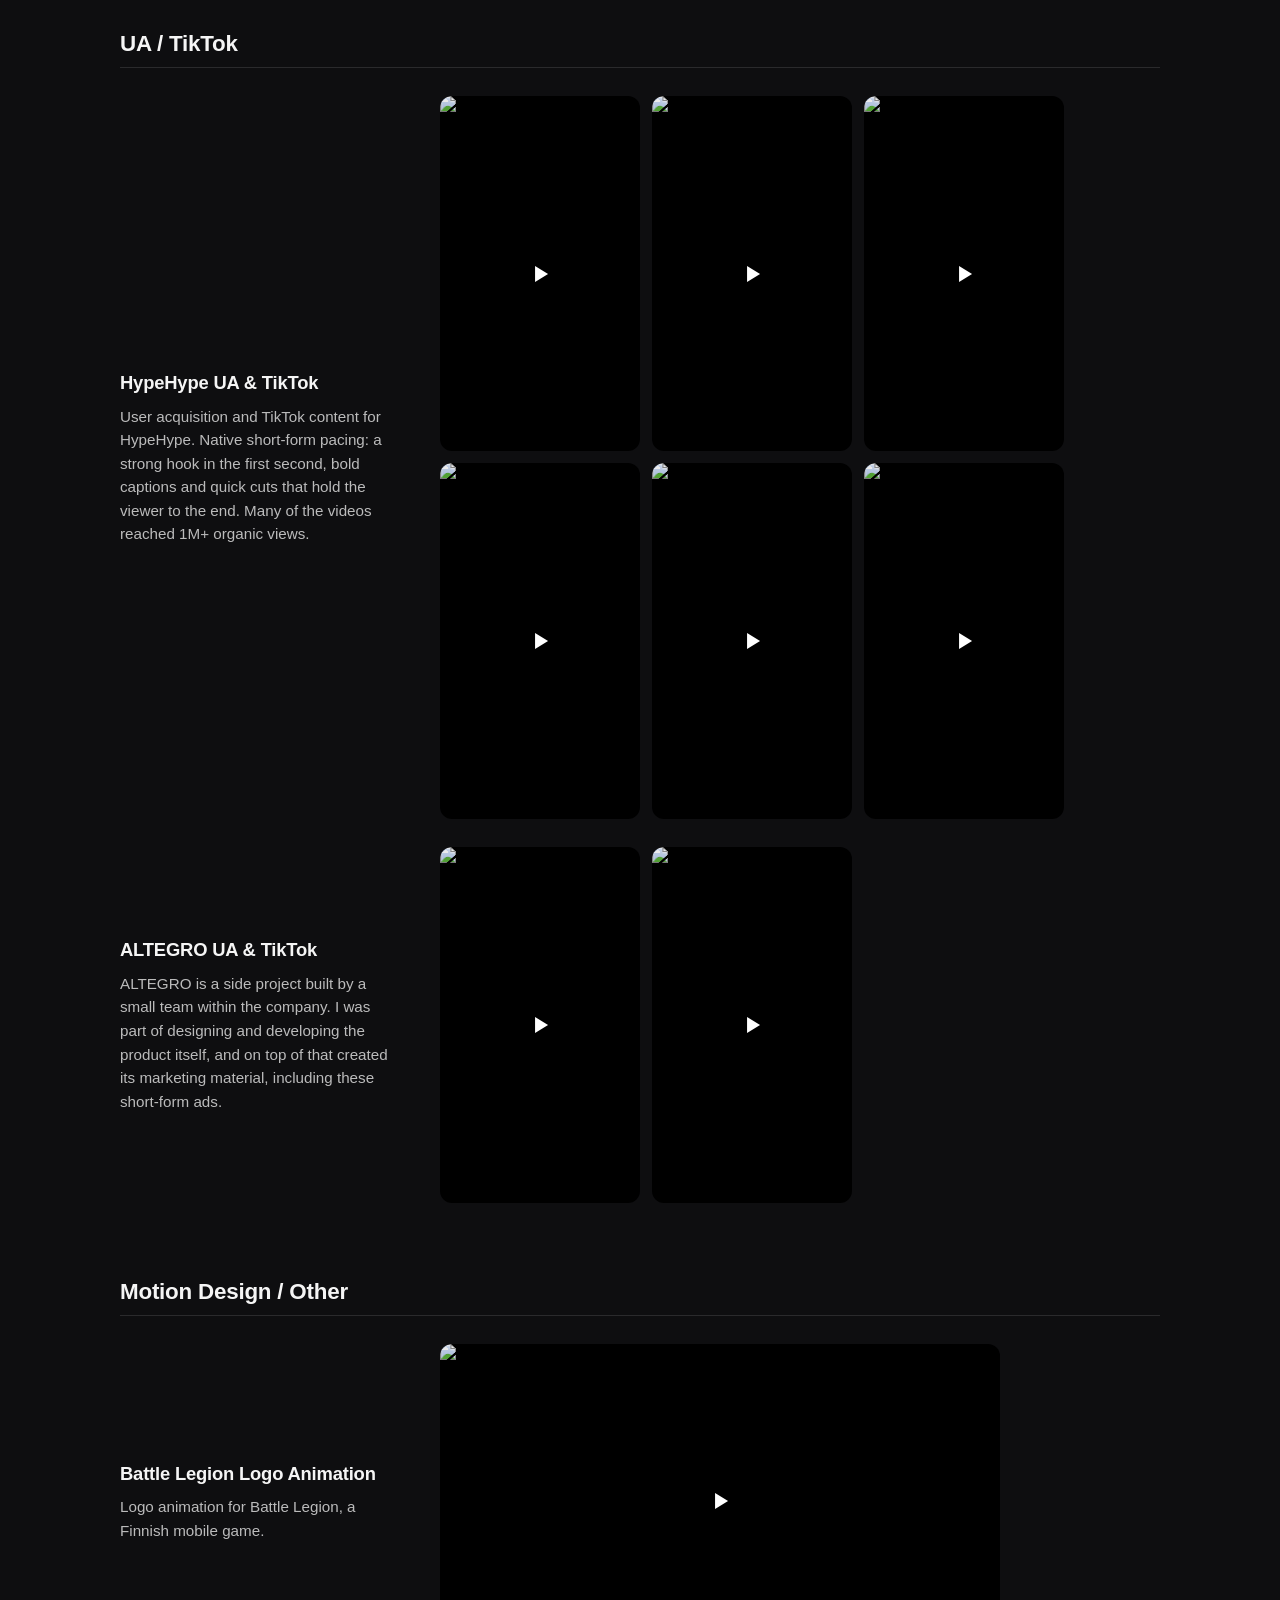
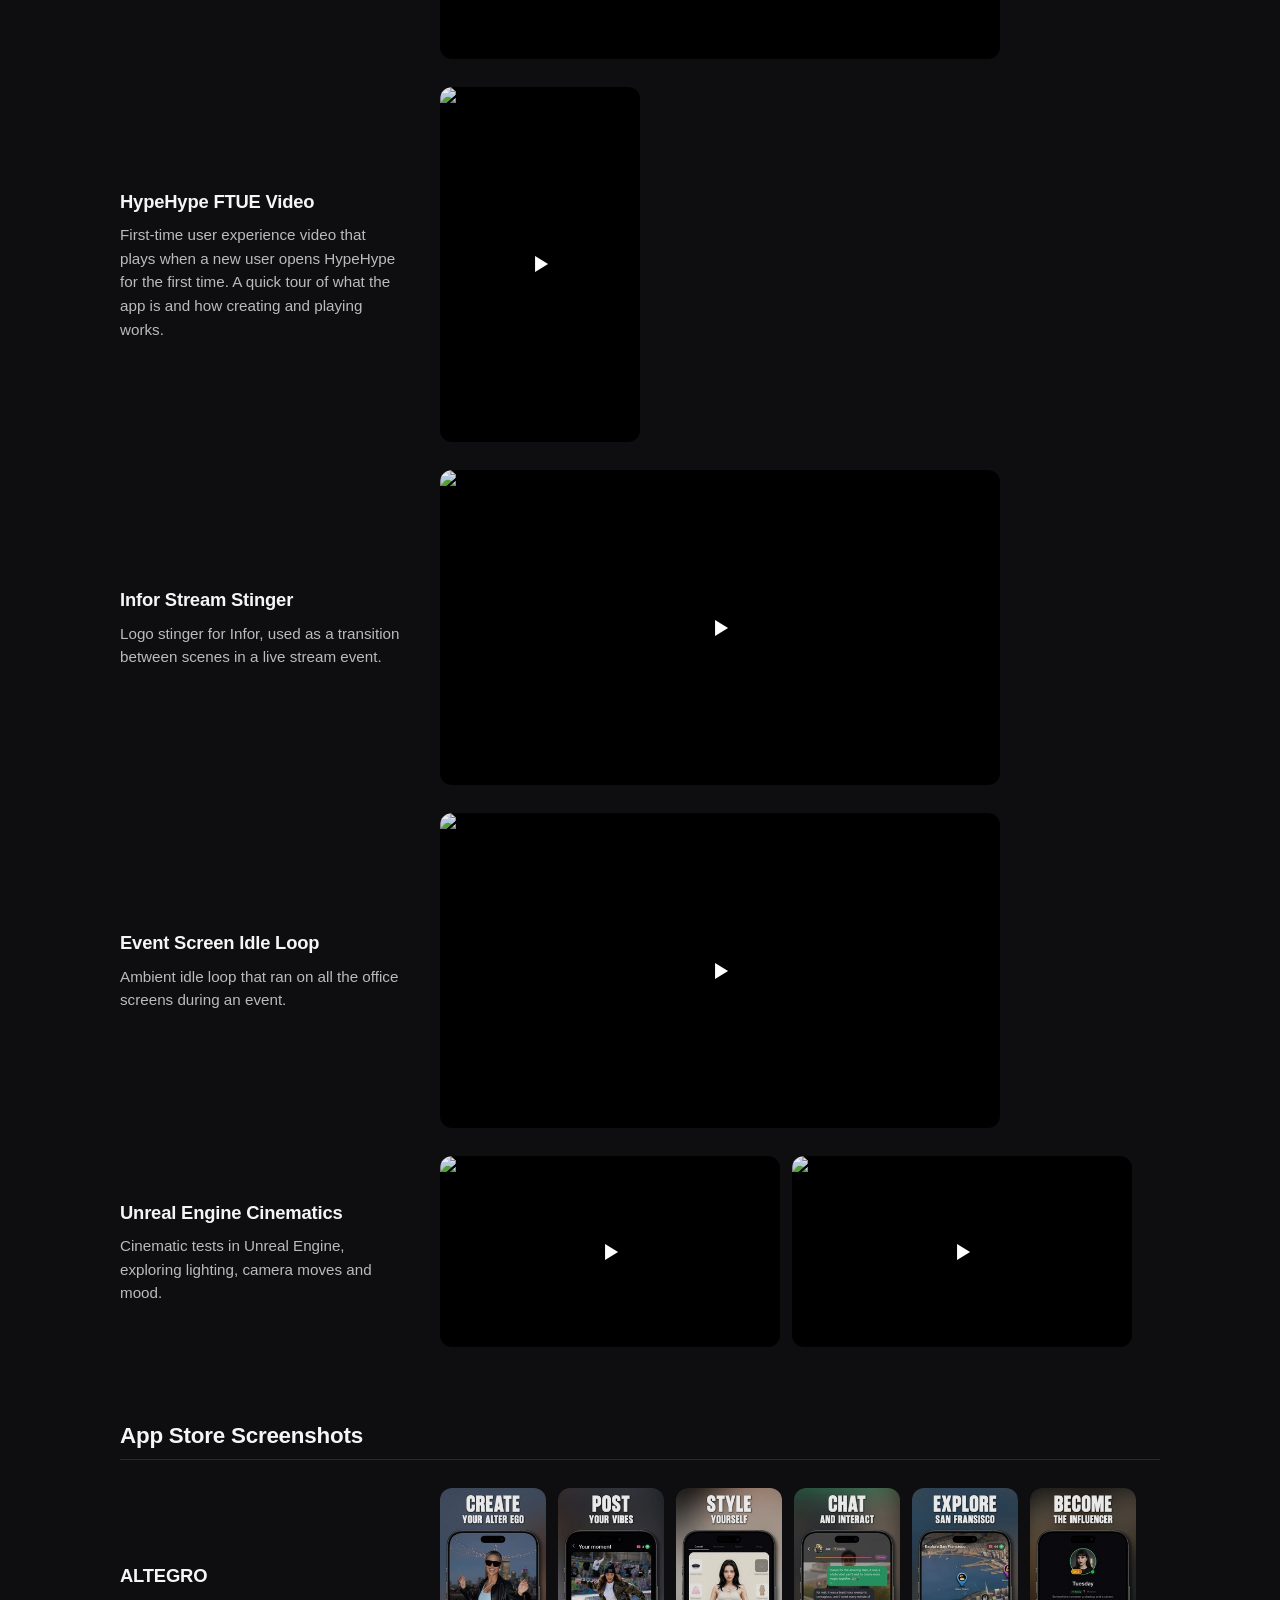
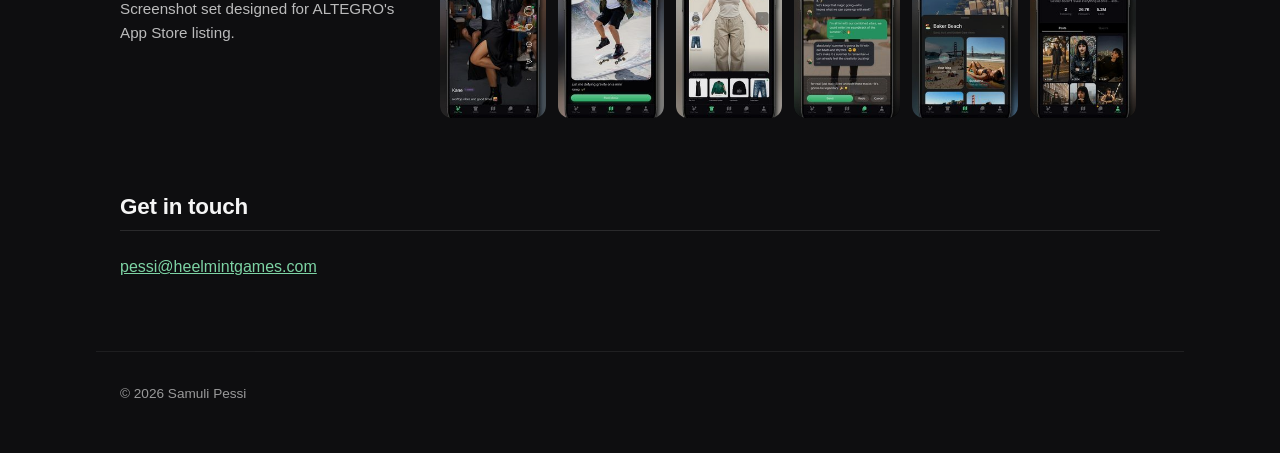
==== commit d49feebc: "Add Tiny Tractor trailer to portfolio - Self-made trailer for upcoming Heelmint Games title - Encode" ====
--- a/portfolio/index.html
+++ b/portfolio/index.html
@@ -64,6 +64,22 @@
                     </div>
                 </div>
             </div>
+
+            <div class="case">
+                <div class="case-text">
+                    <h3>Tiny Tractor Trailer</h3>
+                    <p>Trailer for Tiny Tractor, an upcoming mobile game from my own
+                    indie studio Heelmint Games.</p>
+                </div>
+                <div class="case-media">
+                    <div class="tiles landscape">
+                        <button class="tile wide" data-video="../videos/web/tiny-tractor.mp4" data-title="Tiny Tractor Trailer" aria-label="Play: Tiny Tractor Trailer">
+                            <img src="../videos/thumbs/tiny-tractor.jpg" alt="Tiny Tractor Trailer" loading="lazy">
+                            <span class="play" aria-hidden="true"></span>
+                        </button>
+                    </div>
+                </div>
+            </div>
         </section>
 
         <section>
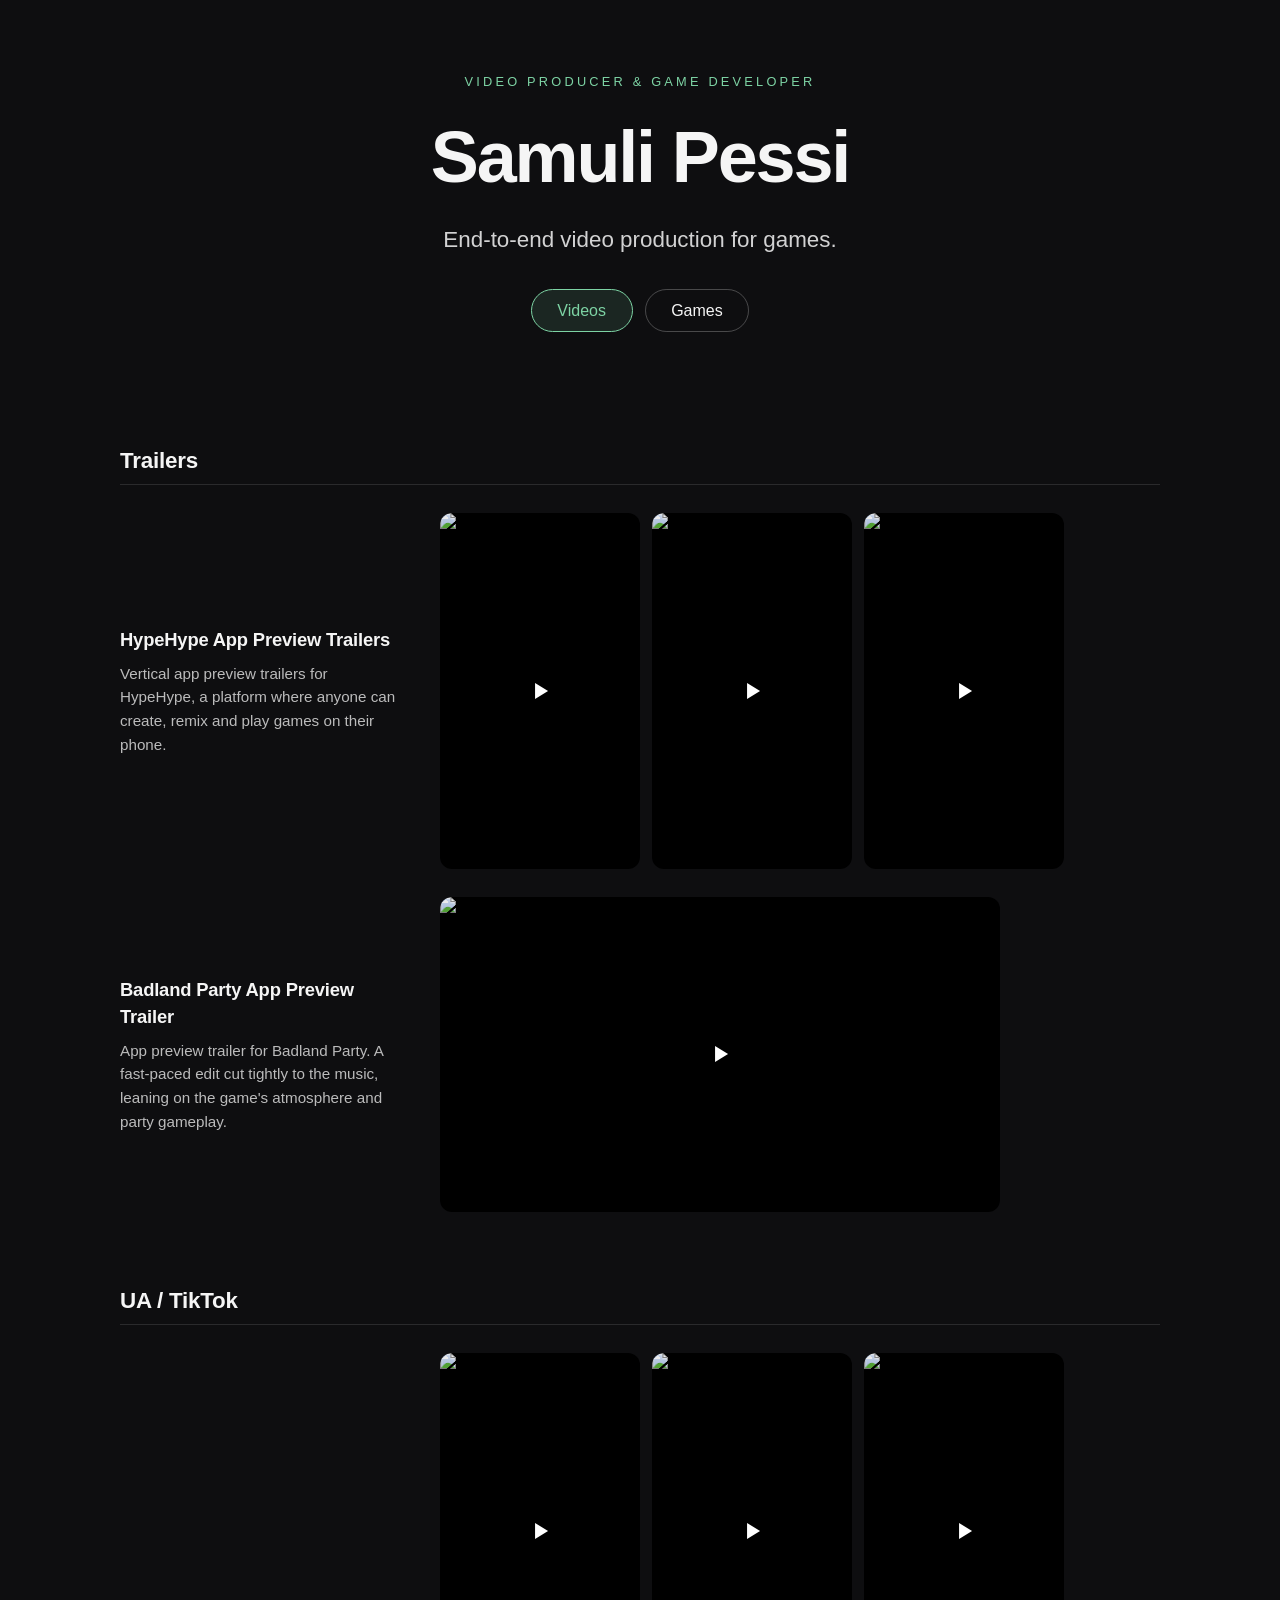
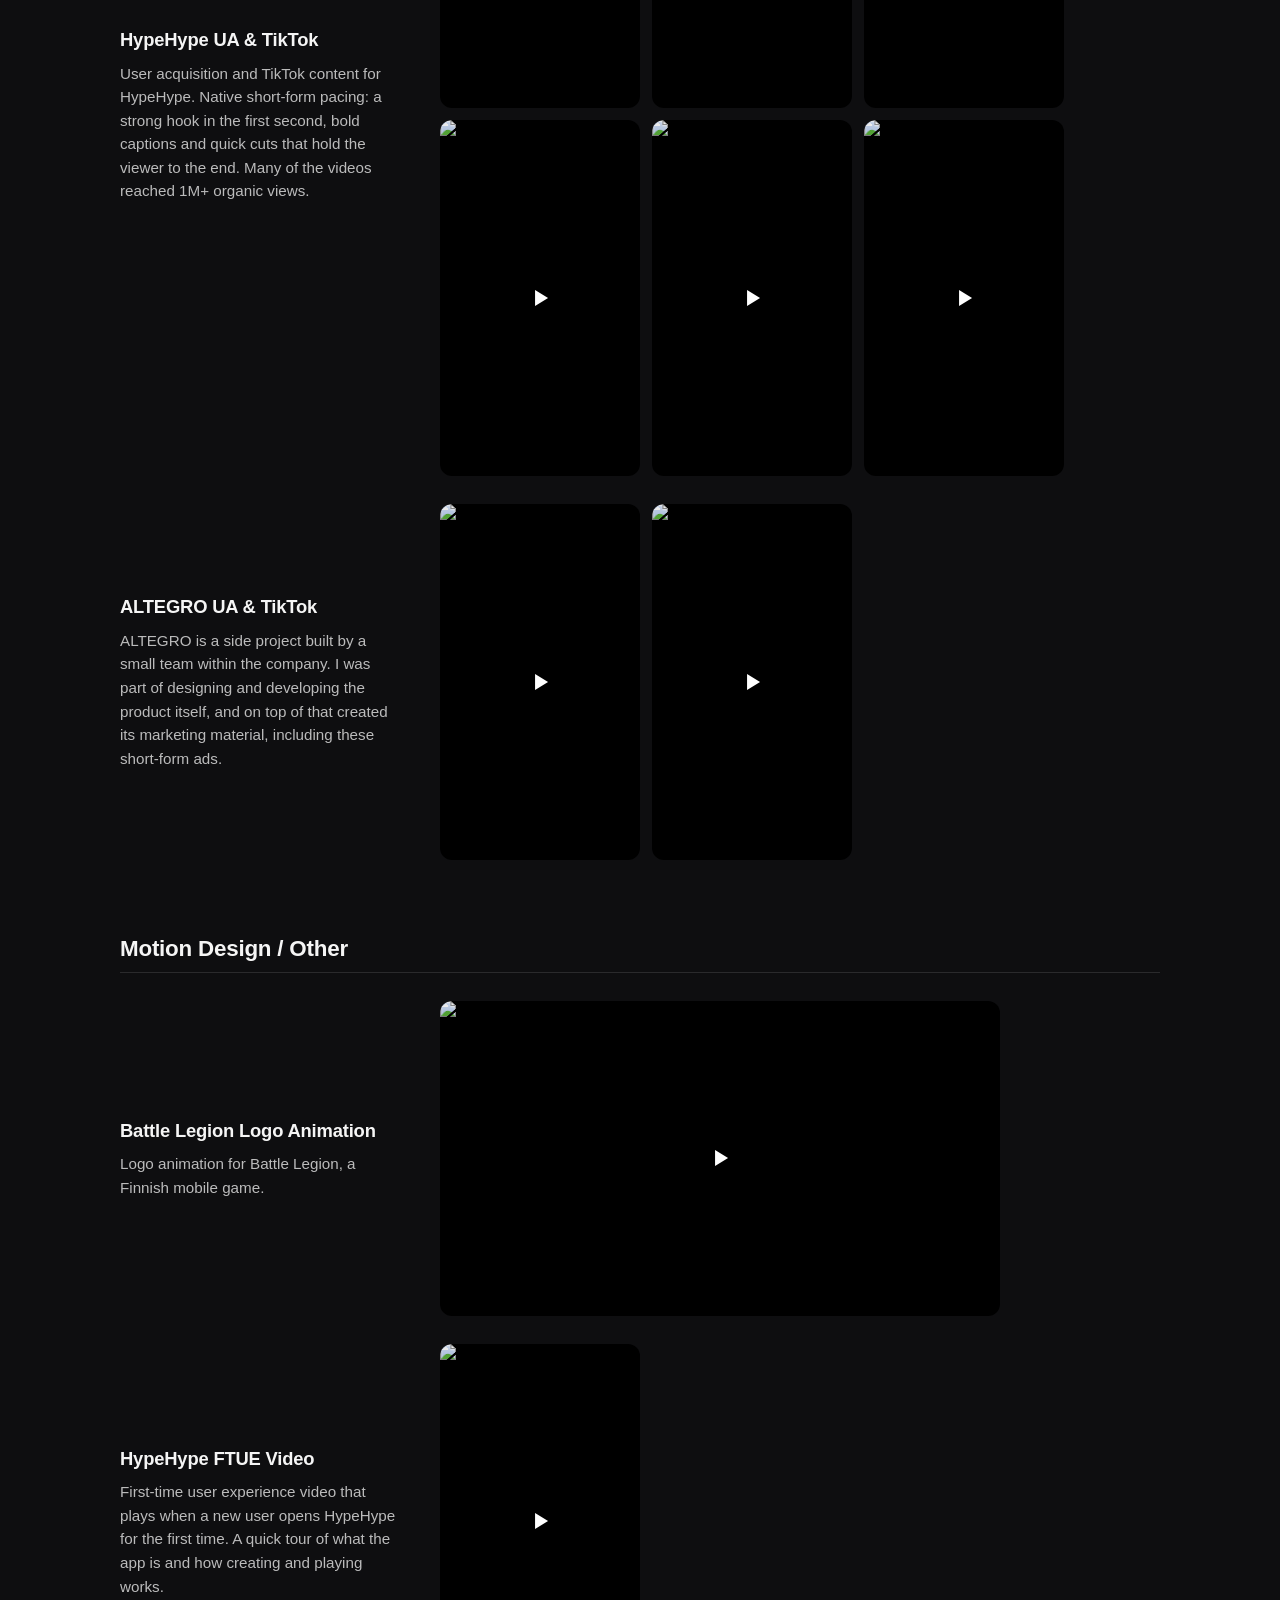
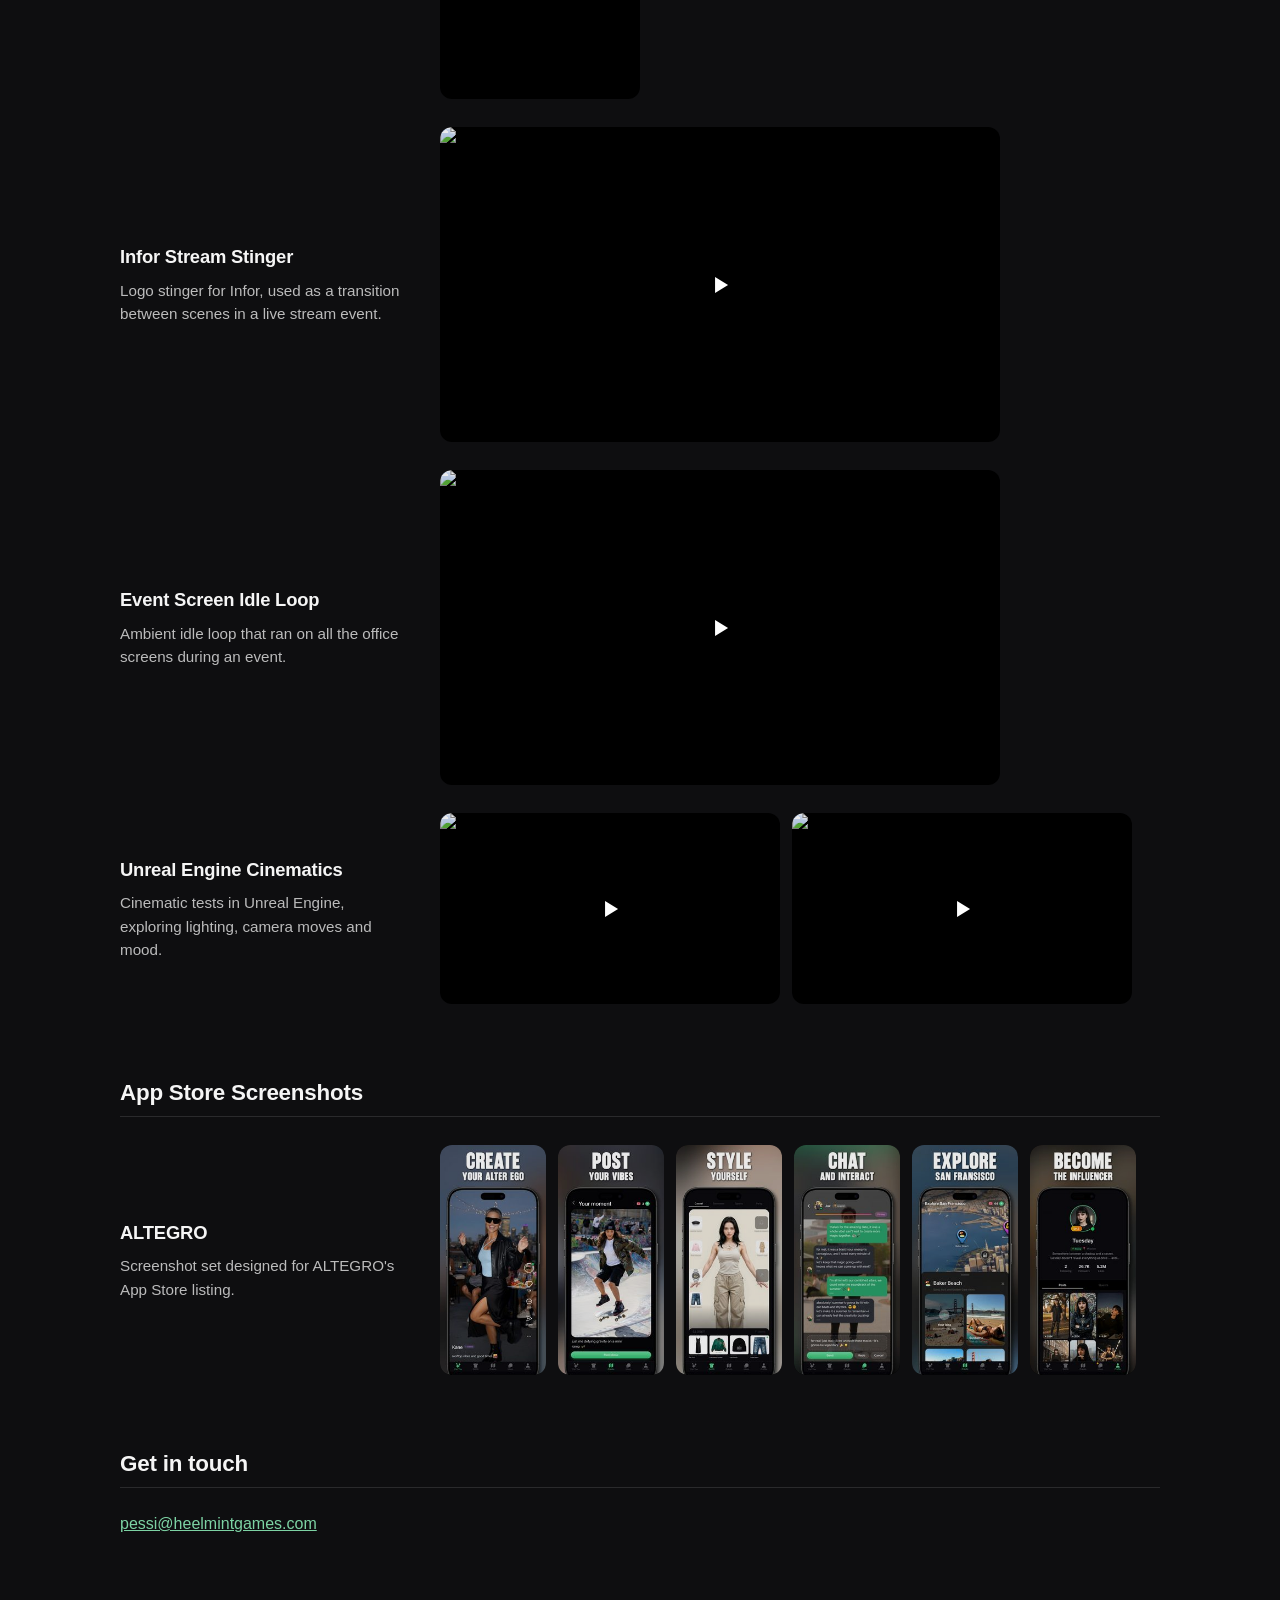
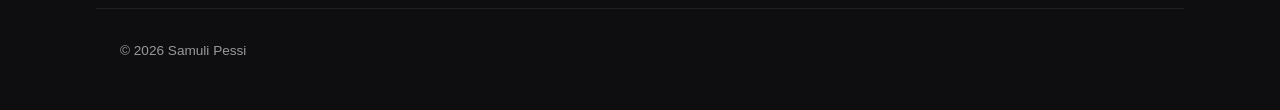
==== commit ee9db4e3: "Games tab: add Trivia Classic, move Tiny Tractor with game descriptions Co-Authored-By: Claude Fable" ====
--- a/portfolio/index.html
+++ b/portfolio/index.html
@@ -65,21 +65,6 @@
                 </div>
             </div>
 
-            <div class="case">
-                <div class="case-text">
-                    <h3>Tiny Tractor Trailer</h3>
-                    <p>Trailer for Tiny Tractor, an upcoming mobile game from my own
-                    indie studio Heelmint Games.</p>
-                </div>
-                <div class="case-media">
-                    <div class="tiles landscape">
-                        <button class="tile wide" data-video="../videos/web/tiny-tractor.mp4" data-title="Tiny Tractor Trailer" aria-label="Play: Tiny Tractor Trailer">
-                            <img src="../videos/thumbs/tiny-tractor.jpg" alt="Tiny Tractor Trailer" loading="lazy">
-                            <span class="play" aria-hidden="true"></span>
-                        </button>
-                    </div>
-                </div>
-            </div>
         </section>
 
         <section>
@@ -267,7 +252,42 @@
         </div>
 
         <div id="panel-games" role="tabpanel" aria-labelledby="tab-games" hidden>
-            <p class="placeholder">Games coming soon.</p>
+        <section>
+            <h2>Heelmint Games</h2>
+
+            <div class="case">
+                <div class="case-text">
+                    <h3>Tiny Tractor</h3>
+                    <p>A satisfying farming game where a tiny tractor takes on huge
+                    fields. Cut the field, sell the harvest and upgrade your rig until
+                    you can mow it all. Coming soon.</p>
+                </div>
+                <div class="case-media">
+                    <div class="tiles landscape">
+                        <button class="tile wide" data-video="../videos/web/tiny-tractor.mp4" data-title="Tiny Tractor Trailer" aria-label="Play: Tiny Tractor Trailer">
+                            <img src="../videos/thumbs/tiny-tractor.jpg" alt="Tiny Tractor Trailer" loading="lazy">
+                            <span class="play" aria-hidden="true"></span>
+                        </button>
+                    </div>
+                </div>
+            </div>
+
+            <div class="case">
+                <div class="case-text">
+                    <h3>Trivia Classic</h3>
+                    <p>A classic trivia game board in your pocket. Play with your
+                    friends on one device. Out now on Google Play.</p>
+                </div>
+                <div class="case-media">
+                    <div class="tiles portrait">
+                        <button class="tile vert" data-video="../videos/web/classic-trivia.mp4" data-title="Trivia Classic" aria-label="Play: Trivia Classic">
+                            <img src="../videos/thumbs/classic-trivia.jpg" alt="Trivia Classic gameplay" loading="lazy">
+                            <span class="play" aria-hidden="true"></span>
+                        </button>
+                    </div>
+                </div>
+            </div>
+        </section>
         </div>
 
         <section class="contact">
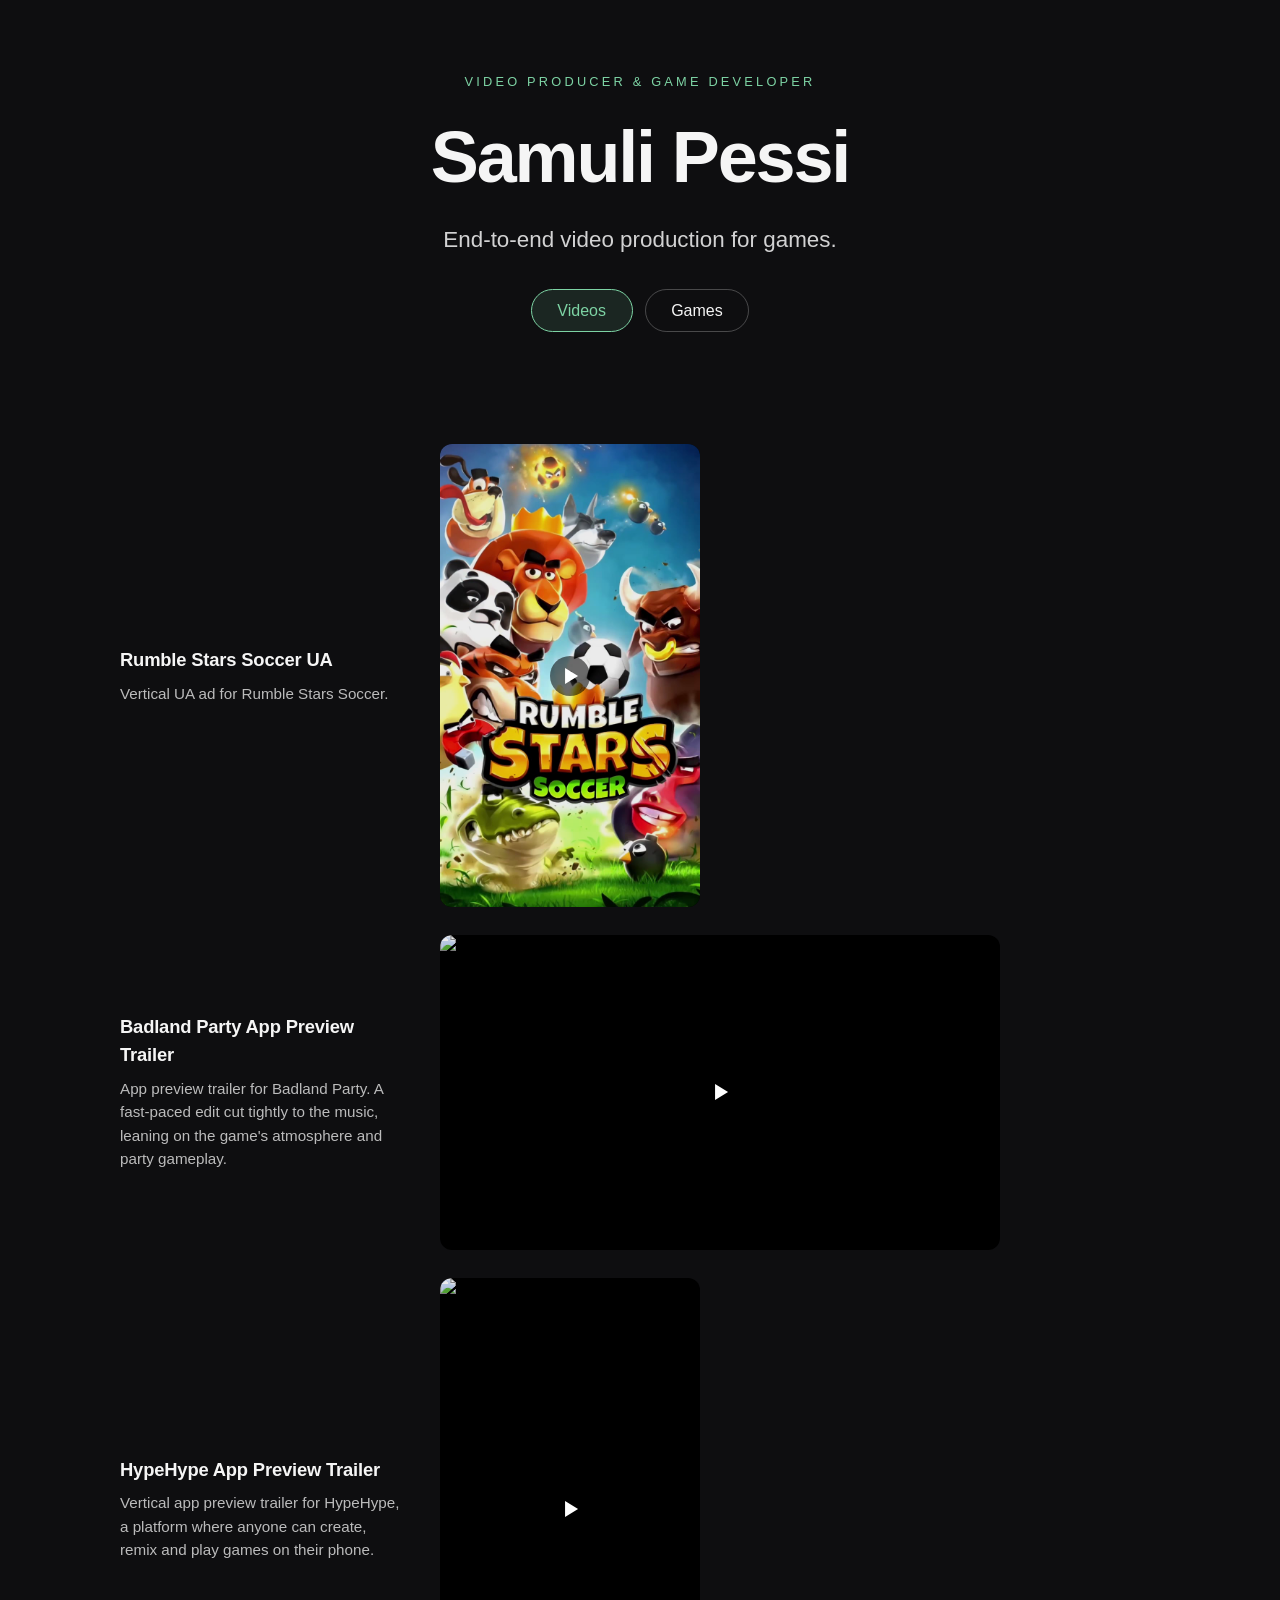
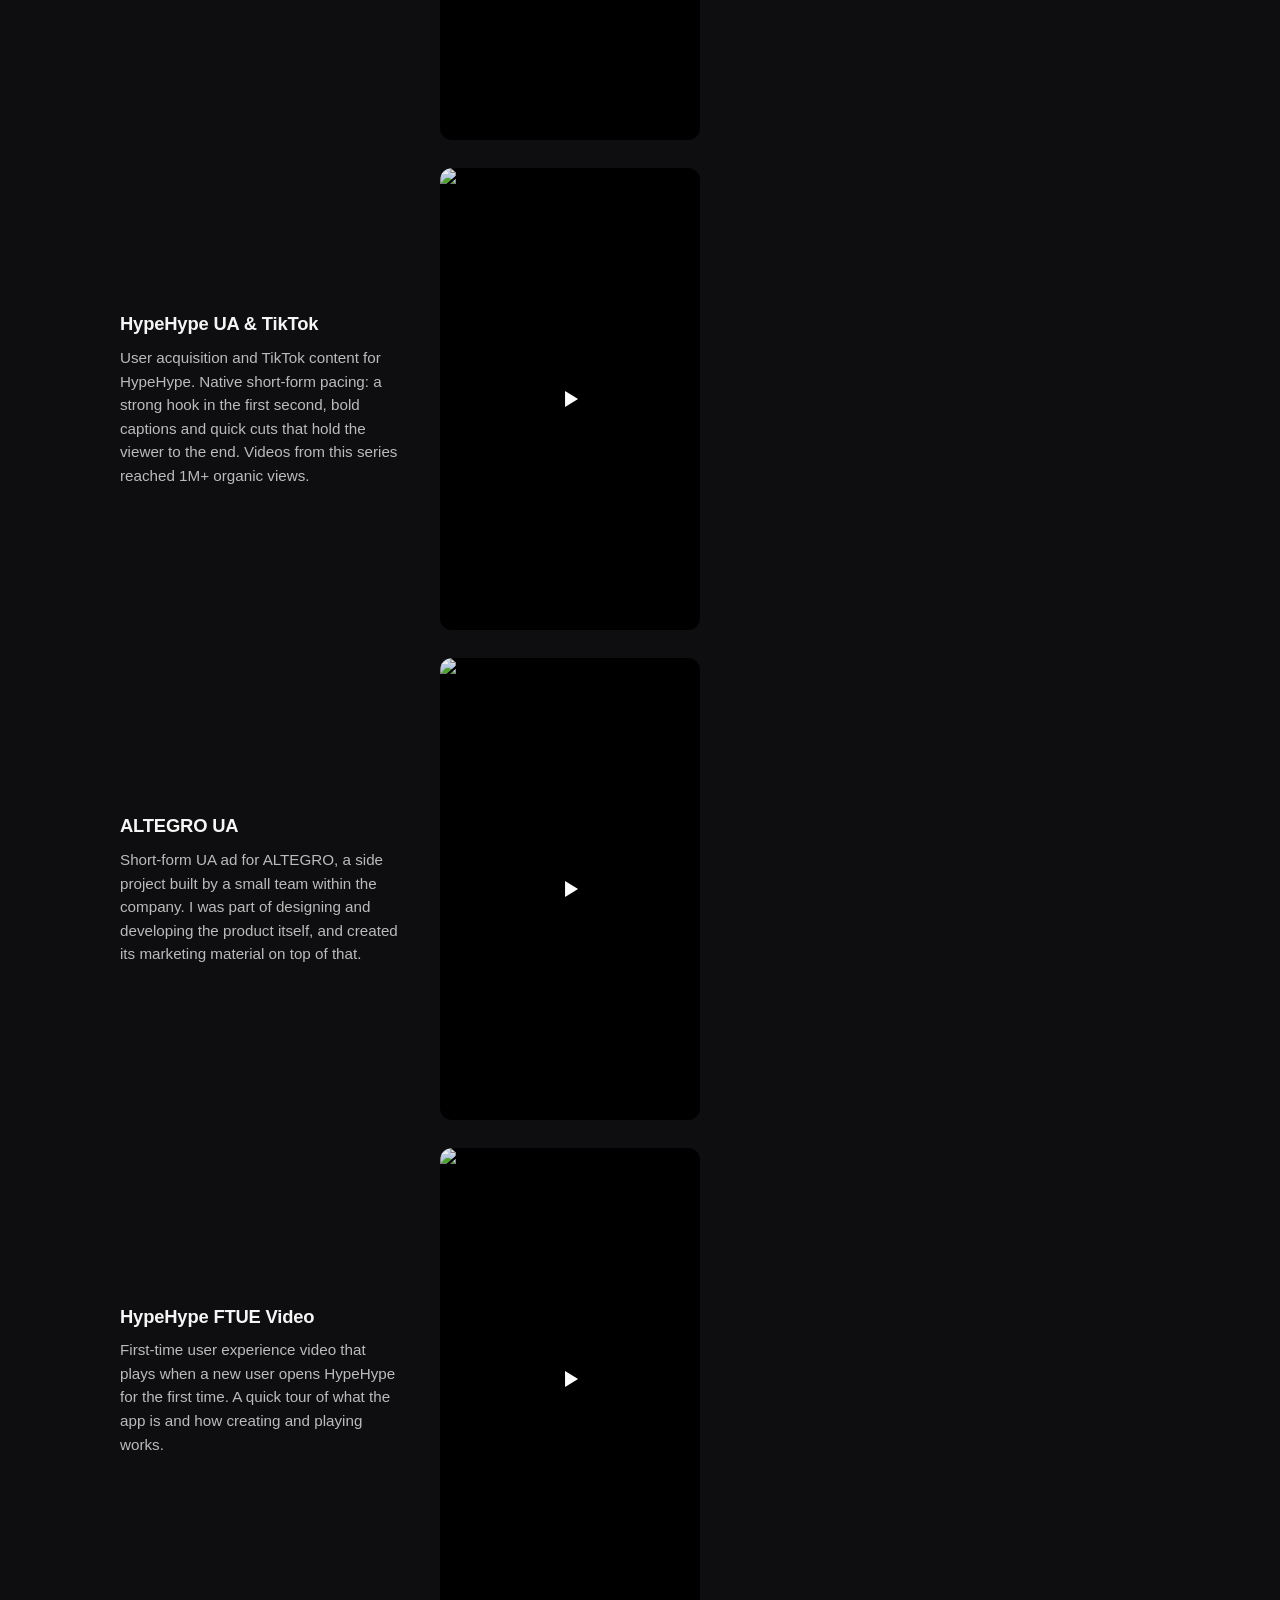
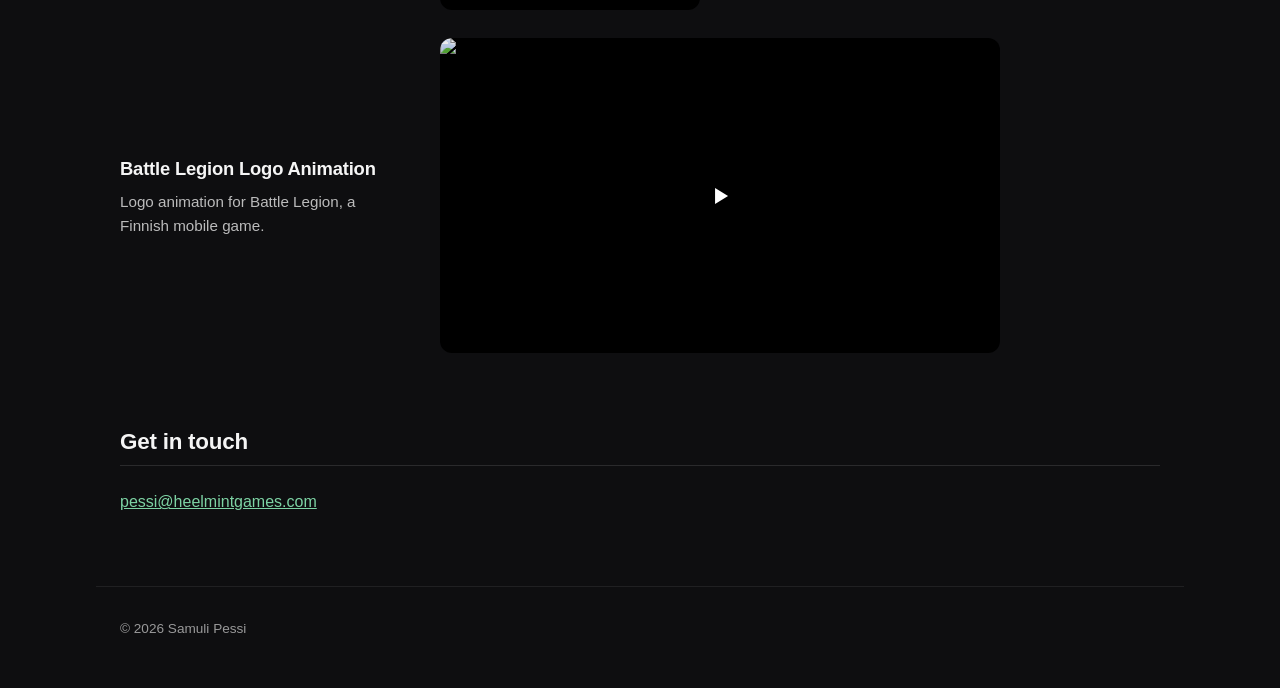
==== commit 297e5d20: "Trim portfolio to 7 videos, drop category sections Add Rumble Stars Soccer UA as the first case (web" ====
--- a/portfolio/index.html
+++ b/portfolio/index.html
@@ -23,26 +23,15 @@
     <main>
         <div id="panel-videos" role="tabpanel" aria-labelledby="tab-videos">
         <section>
-            <h2>Trailers</h2>
-
-            <div class="case">
-                <div class="case-text">
-                    <h3>HypeHype App Preview Trailers</h3>
-                    <p>Vertical app preview trailers for HypeHype, a platform where anyone
-                    can create, remix and play games on their phone.</p>
-                </div>
-                <div class="case-media">
-                    <div class="tiles portrait">
-                        <button class="tile vert" data-video="../videos/web/hypehype-app-preview-1.mp4" data-title="HypeHype App Preview" aria-label="Play: HypeHype App Preview">
-                            <img src="https://i.ytimg.com/vi/Uukttk0Sbuk/oardefault.jpg" alt="HypeHype App Preview" loading="lazy">
-                            <span class="play" aria-hidden="true"></span>
-                        </button>
-                        <button class="tile vert" data-video="../videos/web/hypehype-app-preview-2.mp4" data-title="HypeHype App Preview" aria-label="Play: HypeHype App Preview">
-                            <img src="https://i.ytimg.com/vi/BWLc1AeHn_I/oardefault.jpg" alt="HypeHype App Preview" loading="lazy">
-                            <span class="play" aria-hidden="true"></span>
-                        </button>
-                        <button class="tile vert" data-video="../videos/web/hypehype-create-remix.mp4" data-title="HypeHype Create &amp; Remix" aria-label="Play: HypeHype Create &amp; Remix">
-                            <img src="https://i.ytimg.com/vi/6nkZ4dYisoQ/oardefault.jpg" alt="HypeHype Create &amp; Remix" loading="lazy">
+            <div class="case">
+                <div class="case-text">
+                    <h3>Rumble Stars Soccer UA</h3>
+                    <p>Vertical UA ad for Rumble Stars Soccer.</p>
+                </div>
+                <div class="case-media">
+                    <div class="tiles portrait">
+                        <button class="tile vert" data-video="../videos/web/rumble-ua.mp4" data-title="Rumble Stars Soccer UA" aria-label="Play: Rumble Stars Soccer UA">
+                            <img src="../videos/thumbs/rumble-ua.jpg" alt="Rumble Stars Soccer UA" loading="lazy">
                             <span class="play" aria-hidden="true"></span>
                         </button>
                     </div>
@@ -65,83 +54,51 @@
                 </div>
             </div>
 
-        </section>
-
-        <section>
-            <h2>UA / TikTok</h2>
+            <div class="case">
+                <div class="case-text">
+                    <h3>HypeHype App Preview Trailer</h3>
+                    <p>Vertical app preview trailer for HypeHype, a platform where anyone
+                    can create, remix and play games on their phone.</p>
+                </div>
+                <div class="case-media">
+                    <div class="tiles portrait">
+                        <button class="tile vert" data-video="../videos/web/hypehype-app-preview-1.mp4" data-title="HypeHype App Preview" aria-label="Play: HypeHype App Preview">
+                            <img src="https://i.ytimg.com/vi/Uukttk0Sbuk/oardefault.jpg" alt="HypeHype App Preview" loading="lazy">
+                            <span class="play" aria-hidden="true"></span>
+                        </button>
+                    </div>
+                </div>
+            </div>
 
             <div class="case">
                 <div class="case-text">
                     <h3>HypeHype UA &amp; TikTok</h3>
                     <p>User acquisition and TikTok content for HypeHype. Native short-form
                     pacing: a strong hook in the first second, bold captions and quick cuts
-                    that hold the viewer to the end. Many of the videos reached 1M+ organic
-                    views.</p>
-                </div>
-                <div class="case-media">
-                    <div class="tiles portrait">
-                        <button class="tile vert" data-video="../videos/web/ua-play-ad.mp4" data-title="UA Play Ad" aria-label="Play: UA Play Ad">
-                            <img src="https://i.ytimg.com/vi/XnC6nwjuS8E/oardefault.jpg" alt="UA Play Ad" loading="lazy">
-                            <span class="play" aria-hidden="true"></span>
-                        </button>
+                    that hold the viewer to the end. Videos from this series reached 1M+
+                    organic views.</p>
+                </div>
+                <div class="case-media">
+                    <div class="tiles portrait">
                         <button class="tile vert" data-video="../videos/web/fake-ads-into-real-games.mp4" data-title="Fake Ads Into Real Games" aria-label="Play: Fake Ads Into Real Games">
                             <img src="https://i.ytimg.com/vi/8vYpKjnhm5g/oardefault.jpg" alt="Fake Ads Into Real Games" loading="lazy">
                             <span class="play" aria-hidden="true"></span>
                         </button>
-                        <button class="tile vert" data-video="../videos/web/creating-game-1min-vs-20min.mp4" data-title="Creating Game in 1 minute vs 20 minutes" aria-label="Play: Creating Game in 1 minute vs 20 minutes">
-                            <img src="https://i.ytimg.com/vi/8WWK-e3EUwY/oardefault.jpg" alt="Creating Game in 1 minute vs 20 minutes" loading="lazy">
-                            <span class="play" aria-hidden="true"></span>
-                        </button>
-                        <button class="tile vert" data-video="../videos/web/ugc-video-hypehype.mp4" data-title="UGC Video HypeHype" aria-label="Play: UGC Video HypeHype">
-                            <img src="https://i.ytimg.com/vi/hAQVKascWfU/oardefault.jpg" alt="UGC Video HypeHype" loading="lazy">
-                            <span class="play" aria-hidden="true"></span>
-                        </button>
-                        <button class="tile vert" data-video="../videos/web/whats-hypehype.mp4" data-title="What's HypeHype Video" aria-label="Play: What's HypeHype Video">
-                            <img src="https://i.ytimg.com/vi/rOSkNnjjYJ0/oardefault.jpg" alt="What's HypeHype Video" loading="lazy">
-                            <span class="play" aria-hidden="true"></span>
-                        </button>
-                        <button class="tile vert" data-video="../videos/web/3-reasons-why-hypehype.mp4" data-title="3 Reasons Why HypeHype" aria-label="Play: 3 Reasons Why HypeHype">
-                            <img src="https://i.ytimg.com/vi/9SN4cpCasyI/oardefault.jpg" alt="3 Reasons Why HypeHype" loading="lazy">
-                            <span class="play" aria-hidden="true"></span>
-                        </button>
-                    </div>
-                </div>
-            </div>
-
-            <div class="case">
-                <div class="case-text">
-                    <h3>ALTEGRO UA &amp; TikTok</h3>
-                    <p>ALTEGRO is a side project built by a small team within the company.
-                    I was part of designing and developing the product itself, and on top
-                    of that created its marketing material, including these short-form ads.</p>
+                    </div>
+                </div>
+            </div>
+
+            <div class="case">
+                <div class="case-text">
+                    <h3>ALTEGRO UA</h3>
+                    <p>Short-form UA ad for ALTEGRO, a side project built by a small team
+                    within the company. I was part of designing and developing the product
+                    itself, and created its marketing material on top of that.</p>
                 </div>
                 <div class="case-media">
                     <div class="tiles portrait">
                         <button class="tile vert" data-video="../videos/web/altegro-explainer-ua.mp4" data-title="ALTEGRO Explainer UA" aria-label="Play: ALTEGRO Explainer UA">
                             <img src="https://i.ytimg.com/vi/HbJ4JwTjWYw/oardefault.jpg" alt="ALTEGRO Explainer UA" loading="lazy">
-                            <span class="play" aria-hidden="true"></span>
-                        </button>
-                        <button class="tile vert" data-video="../videos/web/altegro-try-on-ua.mp4" data-title="ALTEGRO try on UA" aria-label="Play: ALTEGRO try on UA">
-                            <img src="https://i.ytimg.com/vi/-0KqSZSDgrg/oardefault.jpg" alt="ALTEGRO try on UA" loading="lazy">
-                            <span class="play" aria-hidden="true"></span>
-                        </button>
-                    </div>
-                </div>
-            </div>
-        </section>
-
-        <section>
-            <h2>Motion Design / Other</h2>
-
-            <div class="case">
-                <div class="case-text">
-                    <h3>Battle Legion Logo Animation</h3>
-                    <p>Logo animation for Battle Legion, a Finnish mobile game.</p>
-                </div>
-                <div class="case-media">
-                    <div class="tiles landscape">
-                        <button class="tile wide" data-video="../videos/web/battle-legion-logo-animation.mp4" data-title="Battle Legion Logo Animation" aria-label="Play: Battle Legion Logo Animation">
-                            <img src="https://i.ytimg.com/vi/OiX0lsBbWH4/maxresdefault.jpg" alt="Battle Legion Logo Animation" loading="lazy">
                             <span class="play" aria-hidden="true"></span>
                         </button>
                     </div>
@@ -167,49 +124,13 @@
 
             <div class="case">
                 <div class="case-text">
-                    <h3>Infor Stream Stinger</h3>
-                    <p>Logo stinger for Infor, used as a transition between scenes in a
-                    live stream event.</p>
+                    <h3>Battle Legion Logo Animation</h3>
+                    <p>Logo animation for Battle Legion, a Finnish mobile game.</p>
                 </div>
                 <div class="case-media">
                     <div class="tiles landscape">
-                        <button class="tile wide" data-video="../videos/web/live-stream-stinger.mp4" data-title="Live Stream Stinger" aria-label="Play: Live Stream Stinger">
-                            <img src="https://i.ytimg.com/vi/7VRxiCQPD6Y/maxresdefault.jpg" alt="Live Stream Stinger" loading="lazy">
-                            <span class="play" aria-hidden="true"></span>
-                        </button>
-                    </div>
-                </div>
-            </div>
-
-            <div class="case">
-                <div class="case-text">
-                    <h3>Event Screen Idle Loop</h3>
-                    <p>Ambient idle loop that ran on all the office screens during an event.</p>
-                </div>
-                <div class="case-media">
-                    <div class="tiles landscape">
-                        <button class="tile wide" data-video="../videos/web/screen-idle-loop.mp4" data-title="Screen Idle Loop" aria-label="Play: Screen Idle Loop">
-                            <img src="https://i.ytimg.com/vi/aSaVZfMoY3c/maxresdefault.jpg" alt="Screen Idle Loop" loading="lazy">
-                            <span class="play" aria-hidden="true"></span>
-                        </button>
-                    </div>
-                </div>
-            </div>
-
-            <div class="case">
-                <div class="case-text">
-                    <h3>Unreal Engine Cinematics</h3>
-                    <p>Cinematic tests in Unreal Engine, exploring lighting, camera moves
-                    and mood.</p>
-                </div>
-                <div class="case-media">
-                    <div class="tiles landscape">
-                        <button class="tile wide" data-video="../videos/web/ue-cinematics-1.mp4" data-title="Unreal Engine Cinematics" aria-label="Play: Unreal Engine Cinematics">
-                            <img src="https://i.ytimg.com/vi/w7uT8PXTBcM/maxresdefault.jpg" alt="Unreal Engine Cinematics" loading="lazy">
-                            <span class="play" aria-hidden="true"></span>
-                        </button>
-                        <button class="tile wide" data-video="../videos/web/ue-cinematics-2.mp4" data-title="Unreal Engine Cinematics" aria-label="Play: Unreal Engine Cinematics">
-                            <img src="https://i.ytimg.com/vi/zSMrVZSmjM8/maxresdefault.jpg" alt="Unreal Engine Cinematics" loading="lazy">
+                        <button class="tile wide" data-video="../videos/web/battle-legion-logo-animation.mp4" data-title="Battle Legion Logo Animation" aria-label="Play: Battle Legion Logo Animation">
+                            <img src="https://i.ytimg.com/vi/OiX0lsBbWH4/maxresdefault.jpg" alt="Battle Legion Logo Animation" loading="lazy">
                             <span class="play" aria-hidden="true"></span>
                         </button>
                     </div>
@@ -217,38 +138,6 @@
             </div>
         </section>
 
-        <section>
-            <h2>App Store Screenshots</h2>
-
-            <div class="case">
-                <div class="case-text">
-                    <h3>ALTEGRO</h3>
-                    <p>Screenshot set designed for ALTEGRO's App Store listing.</p>
-                </div>
-                <div class="case-media">
-                    <div class="tiles photos">
-                        <button class="tile photo" data-img="../photos/web/altegro1.jpg" data-title="ALTEGRO App Store screenshot" aria-label="View photo: ALTEGRO 1">
-                            <img src="../photos/thumbs/altegro1.jpg" alt="ALTEGRO App Store screenshot 1" loading="lazy">
-                        </button>
-                        <button class="tile photo" data-img="../photos/web/altegro2.jpg" data-title="ALTEGRO App Store screenshot" aria-label="View photo: ALTEGRO 2">
-                            <img src="../photos/thumbs/altegro2.jpg" alt="ALTEGRO App Store screenshot 2" loading="lazy">
-                        </button>
-                        <button class="tile photo" data-img="../photos/web/altegro3.jpg" data-title="ALTEGRO App Store screenshot" aria-label="View photo: ALTEGRO 3">
-                            <img src="../photos/thumbs/altegro3.jpg" alt="ALTEGRO App Store screenshot 3" loading="lazy">
-                        </button>
-                        <button class="tile photo" data-img="../photos/web/altegro4.jpg" data-title="ALTEGRO App Store screenshot" aria-label="View photo: ALTEGRO 4">
-                            <img src="../photos/thumbs/altegro4.jpg" alt="ALTEGRO App Store screenshot 4" loading="lazy">
-                        </button>
-                        <button class="tile photo" data-img="../photos/web/altegro5.jpg" data-title="ALTEGRO App Store screenshot" aria-label="View photo: ALTEGRO 5">
-                            <img src="../photos/thumbs/altegro5.jpg" alt="ALTEGRO App Store screenshot 5" loading="lazy">
-                        </button>
-                        <button class="tile photo" data-img="../photos/web/altegro6.jpg" data-title="ALTEGRO App Store screenshot" aria-label="View photo: ALTEGRO 6">
-                            <img src="../photos/thumbs/altegro6.jpg" alt="ALTEGRO App Store screenshot 6" loading="lazy">
-                        </button>
-                    </div>
-                </div>
-            </div>
-        </section>
         </div>
 
         <div id="panel-games" role="tabpanel" aria-labelledby="tab-games" hidden>
@@ -260,7 +149,11 @@
                     <h3>Tiny Tractor</h3>
                     <p>A satisfying farming game where a tiny tractor takes on huge
                     fields. Cut the field, sell the harvest and upgrade your rig until
-                    you can mow it all. Coming soon.</p>
+                    you can mow it all.</p>
+                    <p class="case-link"><a href="https://play.google.com/store/apps/details?id=com.heelmint.farming"
+                        target="_blank" rel="noopener">Get it on Google Play &#8599;</a></p>
+                    <p class="case-link"><a href="https://heelmint.itch.io/tiny-tractor-farming-sim"
+                        target="_blank" rel="noopener">Play on itch.io &#8599;</a></p>
                 </div>
                 <div class="case-media">
                     <div class="tiles landscape">
@@ -276,7 +169,9 @@
                 <div class="case-text">
                     <h3>Trivia Classic</h3>
                     <p>A classic trivia game board in your pocket. Play with your
-                    friends on one device. Out now on Google Play.</p>
+                    friends on one device.</p>
+                    <p class="case-link"><a href="https://play.google.com/store/apps/details?id=com.heelmint.triviaclassic"
+                        target="_blank" rel="noopener">Get it on Google Play &#8599;</a></p>
                 </div>
                 <div class="case-media">
                     <div class="tiles portrait">
--- a/style.css
+++ b/style.css
@@ -214,6 +214,21 @@
     opacity: 0.75;
 }
 
+body.portfolio .case .case-link {
+    margin-top: 0.6rem;
+    opacity: 1;
+}
+
+body.portfolio .case-link a {
+    color: var(--accent);
+    text-decoration: none;
+    font-weight: 600;
+}
+
+body.portfolio .case-link a:hover {
+    text-decoration: underline;
+}
+
 /* --- media inside cases: shrink-to-fit so the text gap stays constant --- */
 body.portfolio .tiles {
     display: flex;
@@ -229,6 +244,7 @@
 body.portfolio .tiles.portrait .tile  { width: 200px; aspect-ratio: 9 / 16; }
 body.portfolio .tiles.landscape .tile { width: 340px; aspect-ratio: 16 / 9; }
 body.portfolio .tiles.landscape .tile:only-child { width: 560px; }
+body.portfolio .tiles.portrait .tile:only-child  { width: 260px; }
 body.portfolio .tiles.photos .tile    { width: 106px; aspect-ratio: 1290 / 2796; }
 
 /* stack text above media on small screens */
@@ -250,6 +266,9 @@
     body.portfolio .tiles.landscape .tile:only-child {
         width: 100%;
     }
+    body.portfolio .tiles.portrait .tile:only-child {
+        width: 60%;
+    }
 }
 
 body.portfolio .tile {
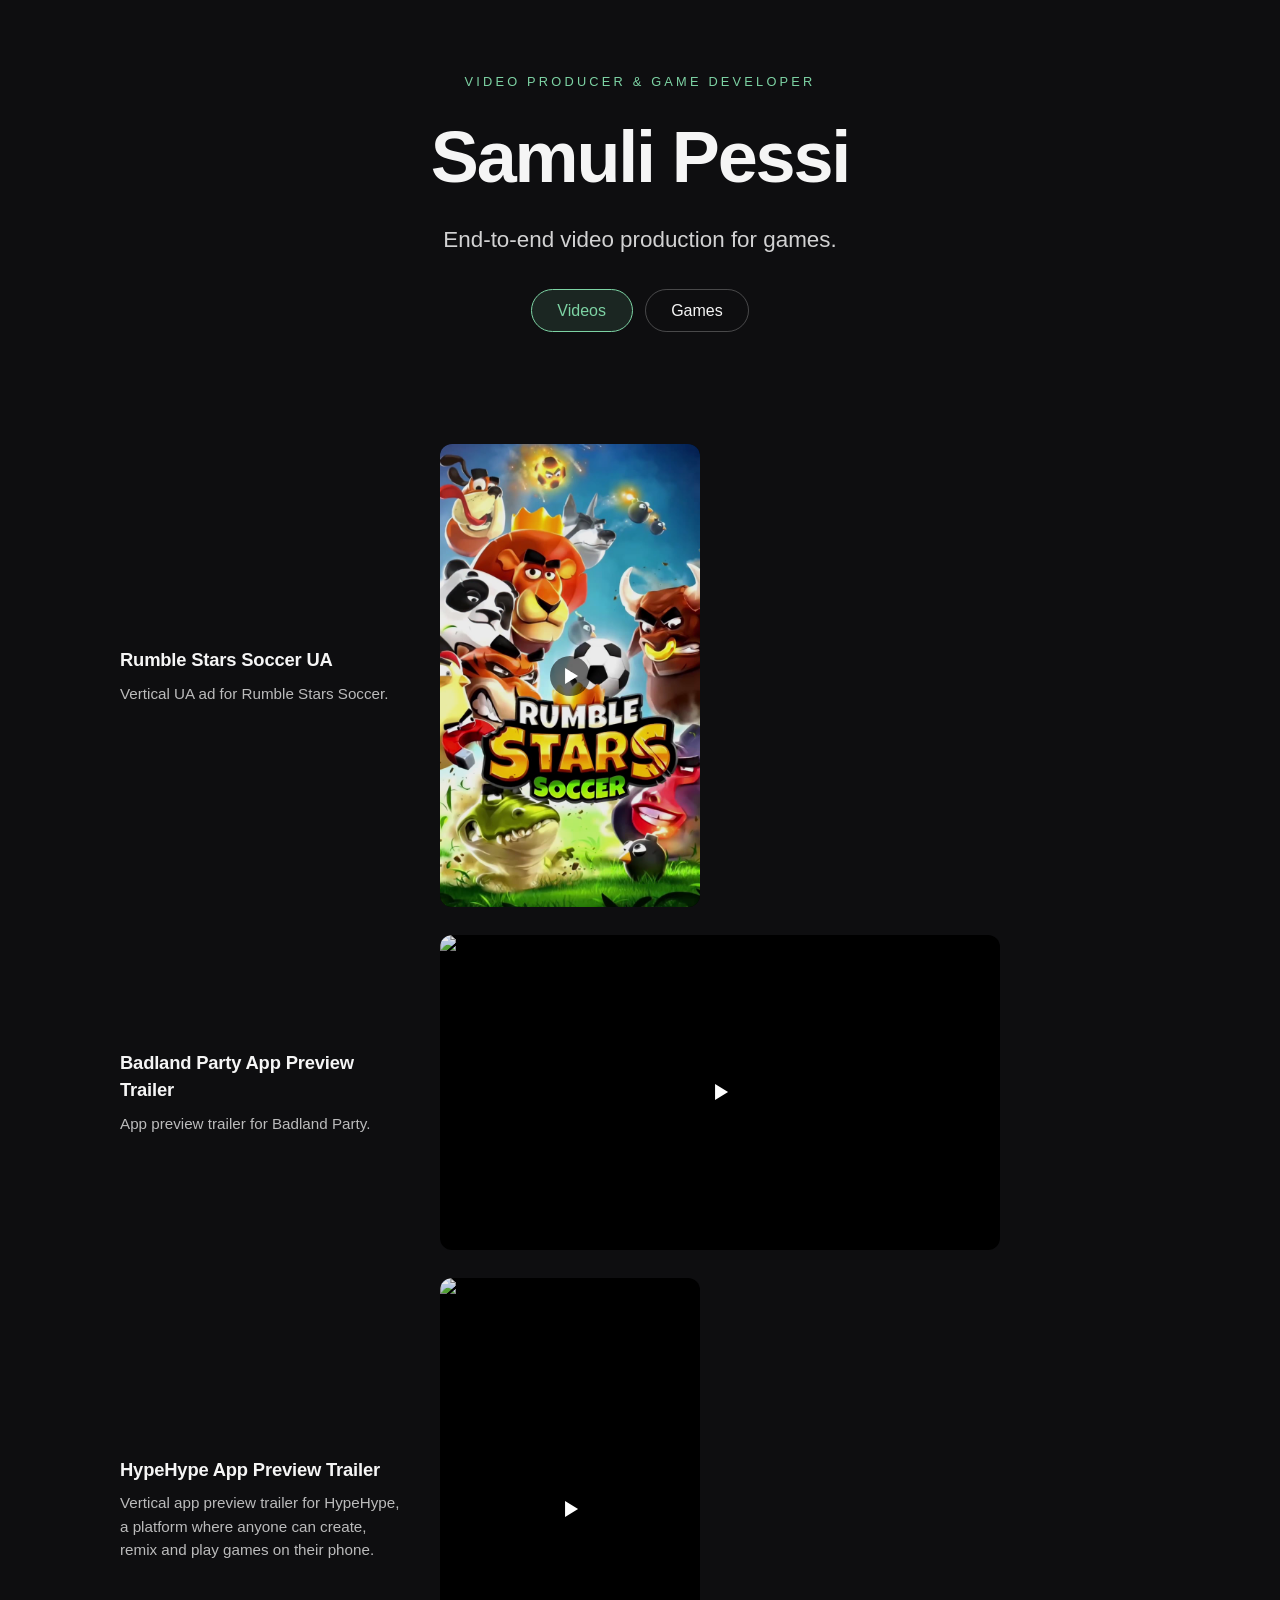
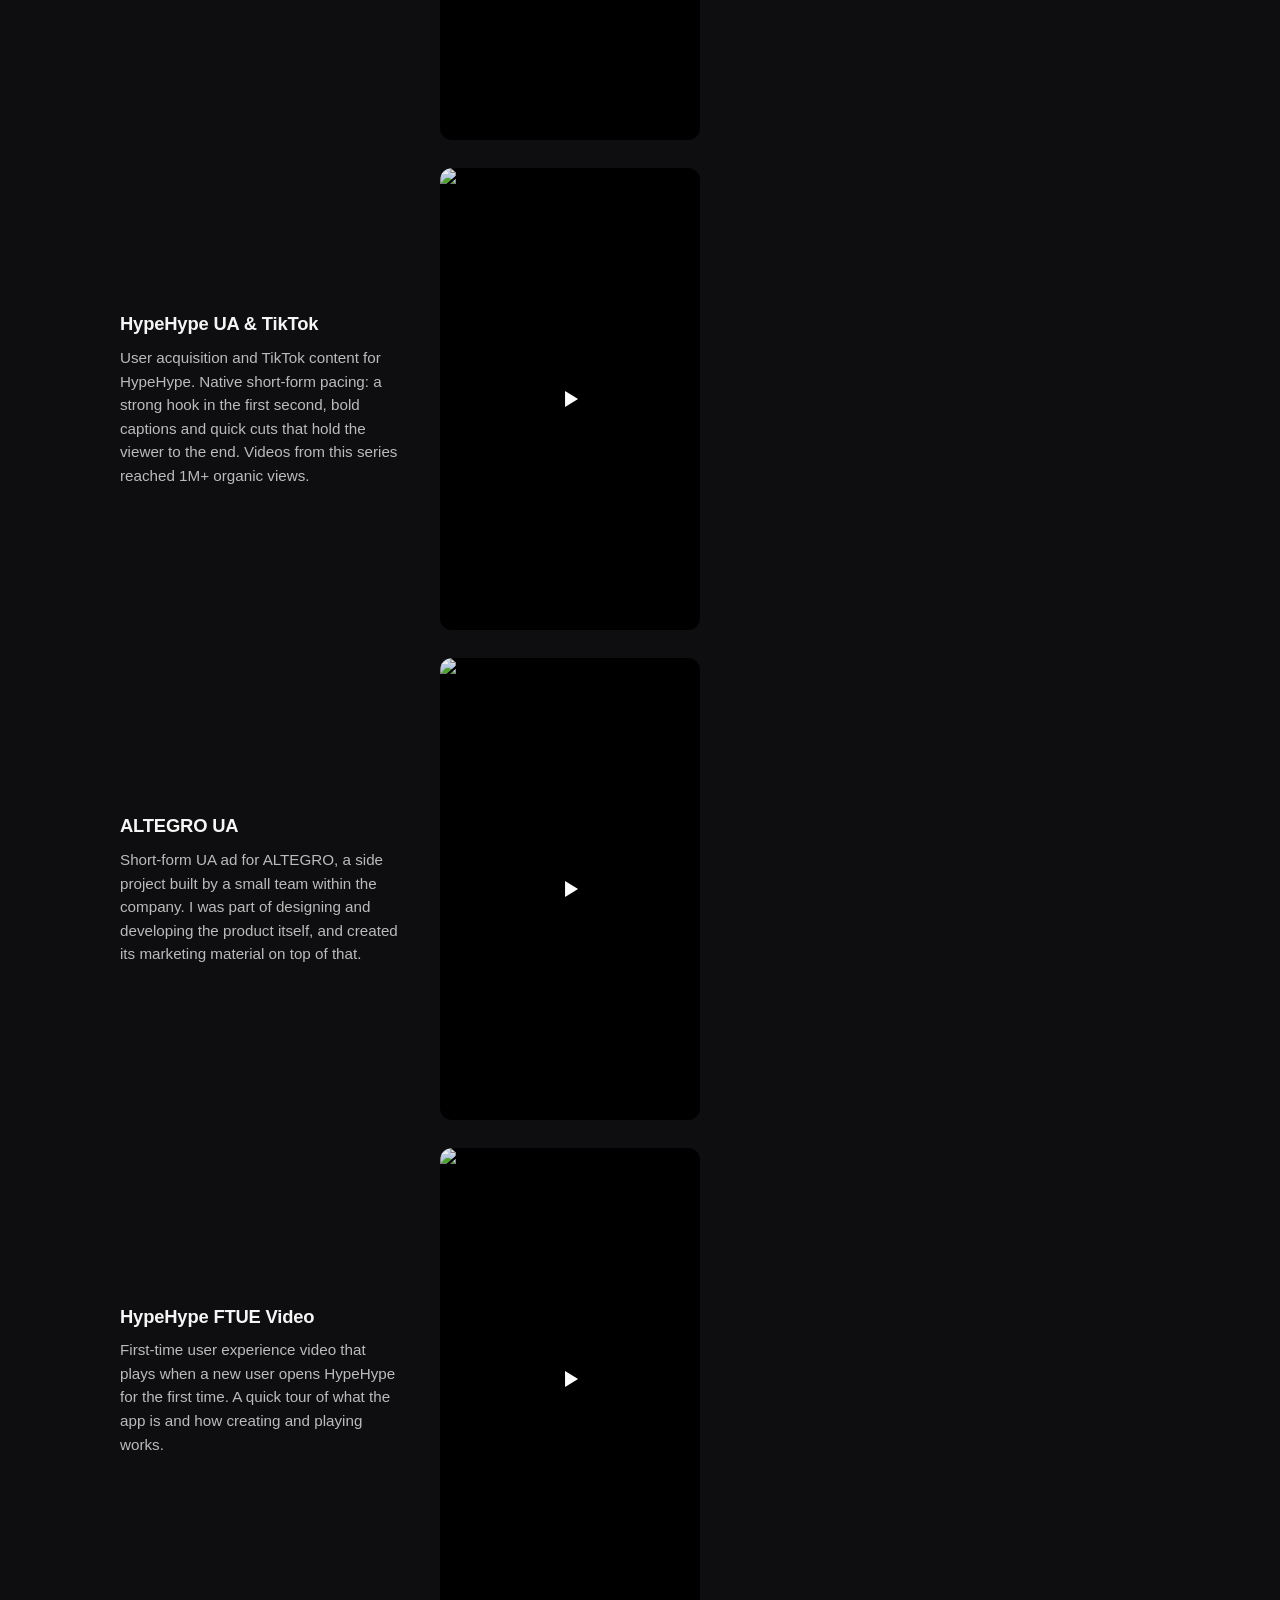
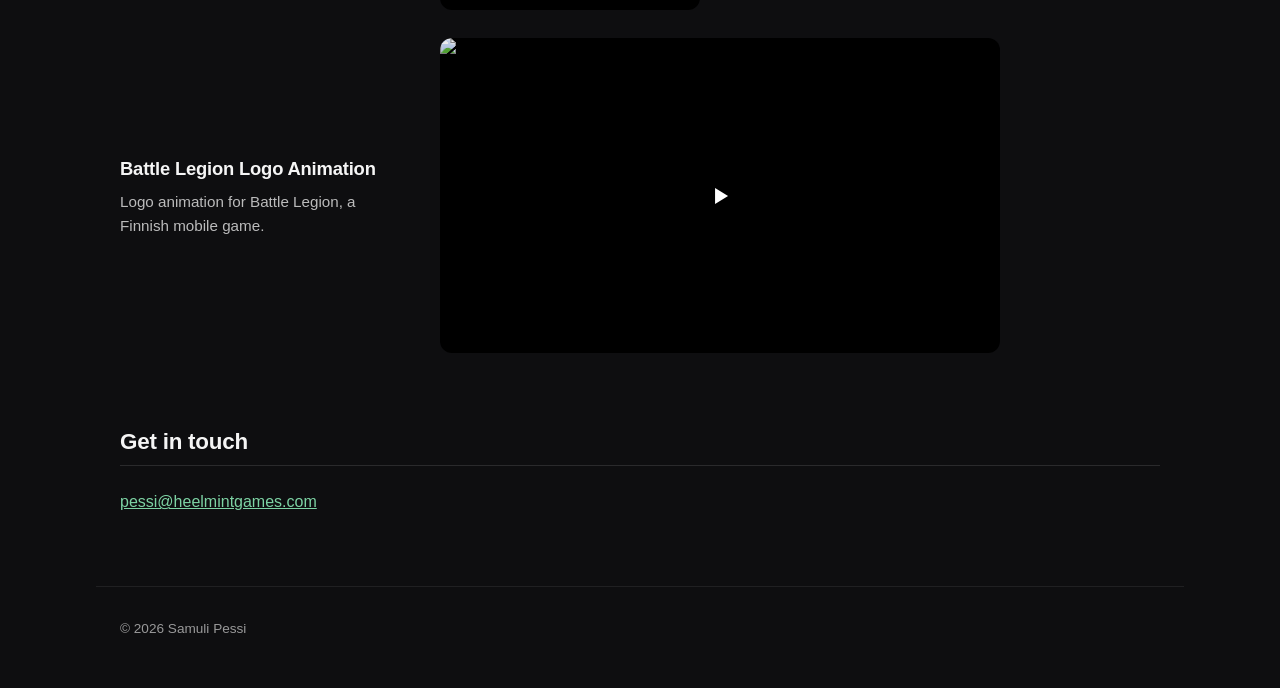
==== commit 8c73280d: "Shorten Badland Party description to one line Co-Authored-By: Claude Opus 5 <noreply@anthropic.com>" ====
--- a/portfolio/index.html
+++ b/portfolio/index.html
@@ -41,8 +41,7 @@
             <div class="case">
                 <div class="case-text">
                     <h3>Badland Party App Preview Trailer</h3>
-                    <p>App preview trailer for Badland Party. A fast-paced edit cut tightly
-                    to the music, leaning on the game's atmosphere and party gameplay.</p>
+                    <p>App preview trailer for Badland Party.</p>
                 </div>
                 <div class="case-media">
                     <div class="tiles landscape">
